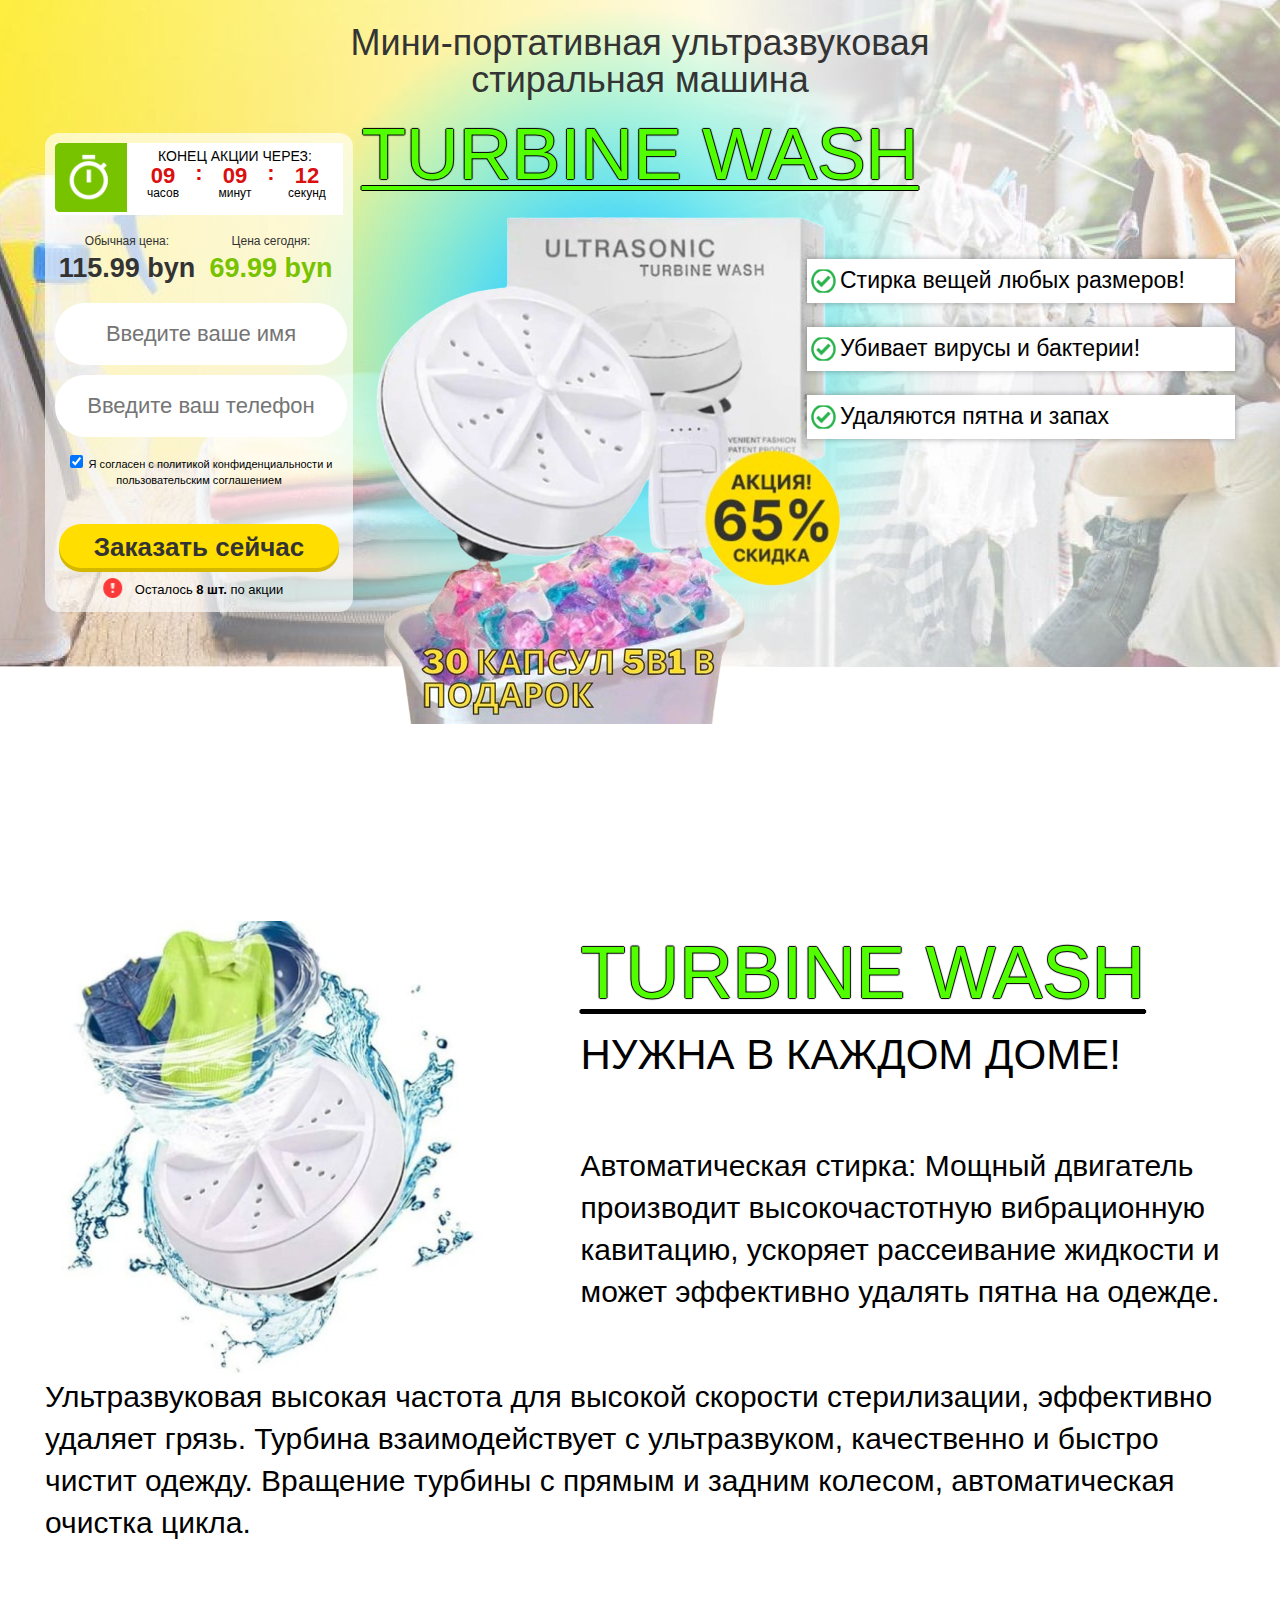
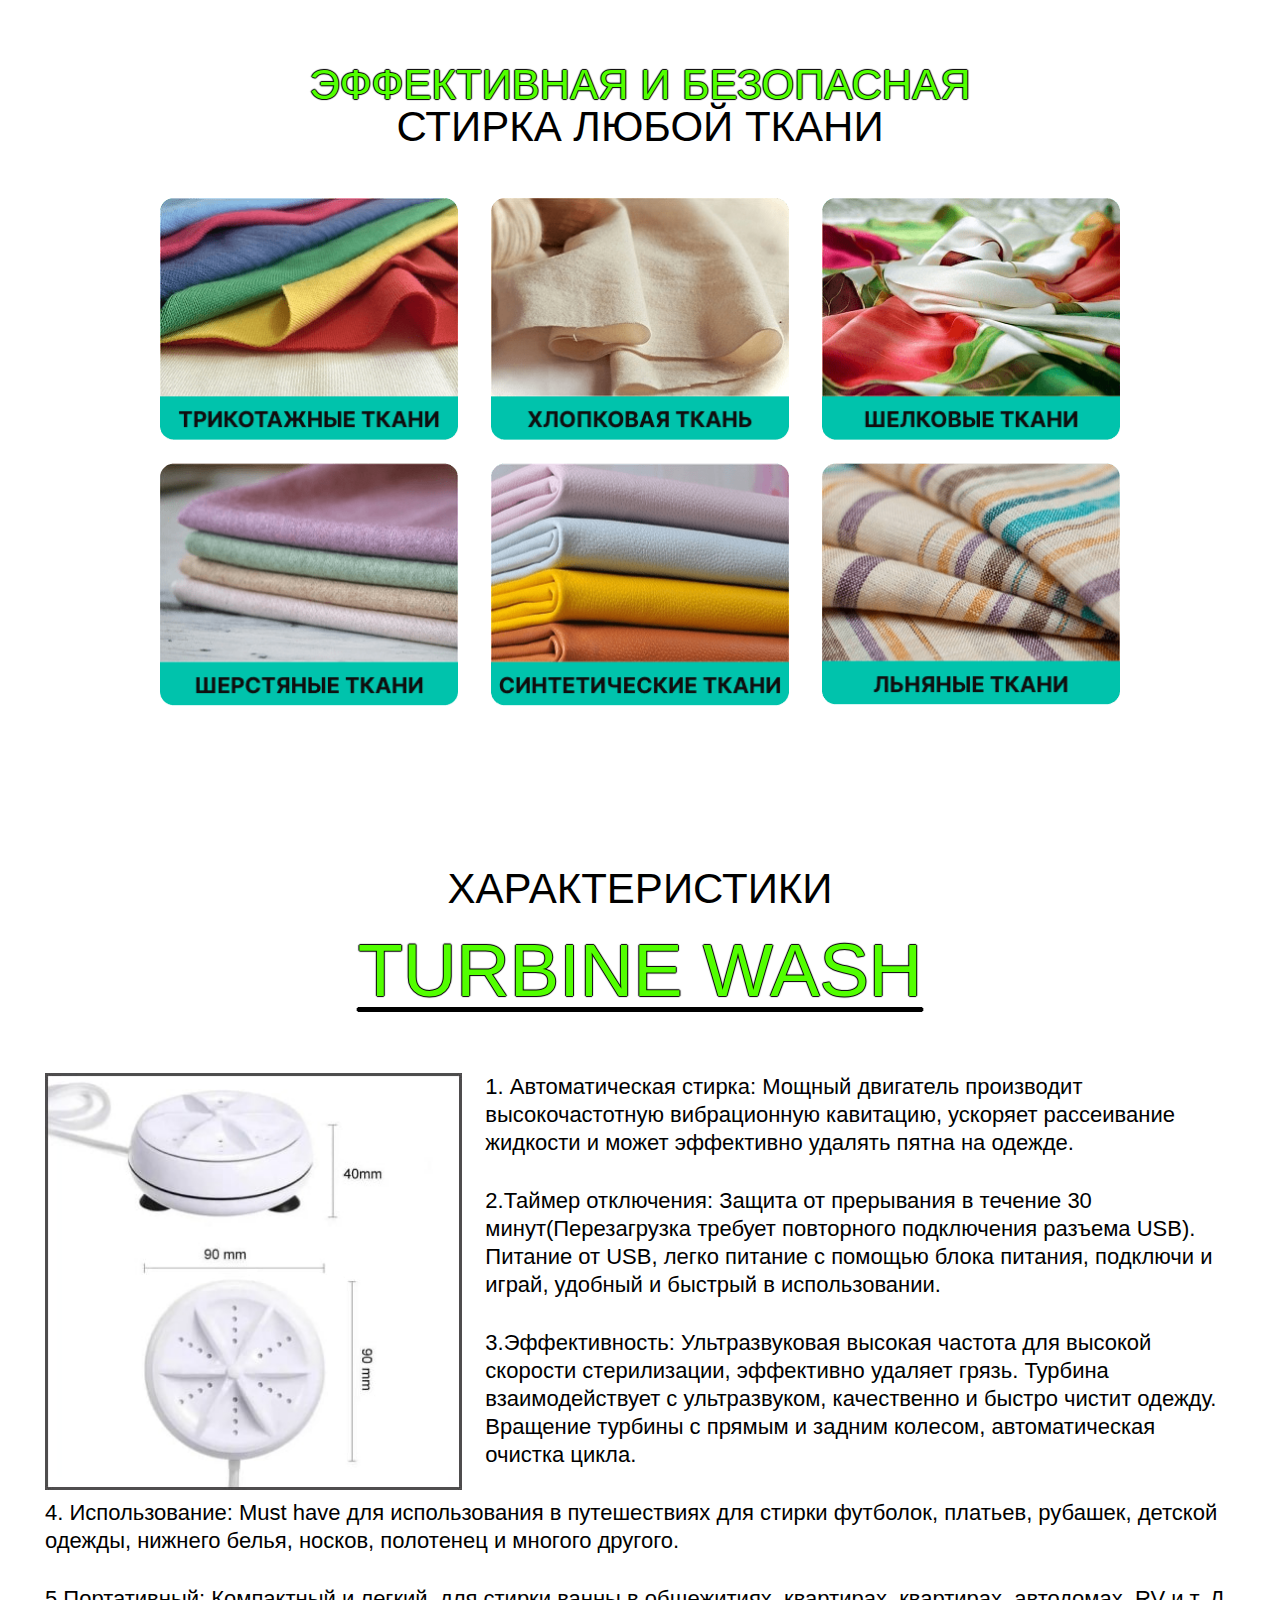
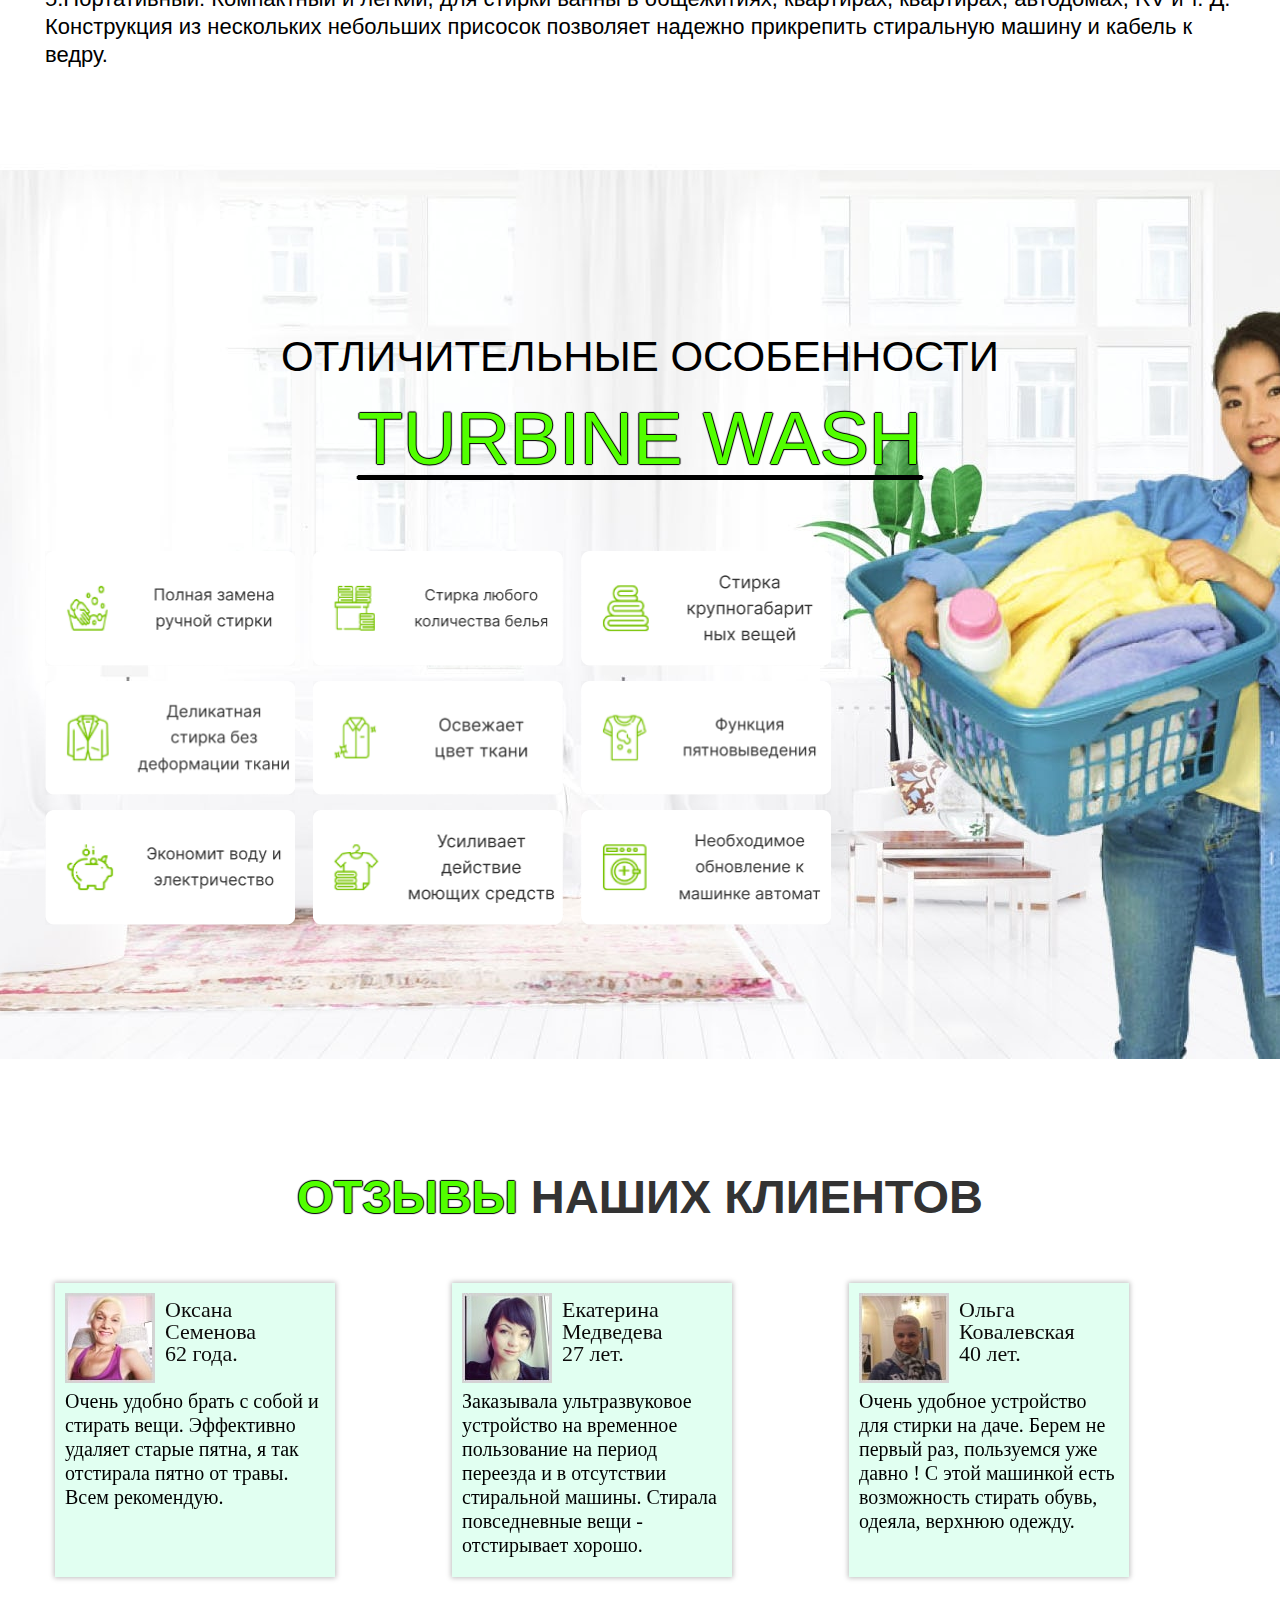
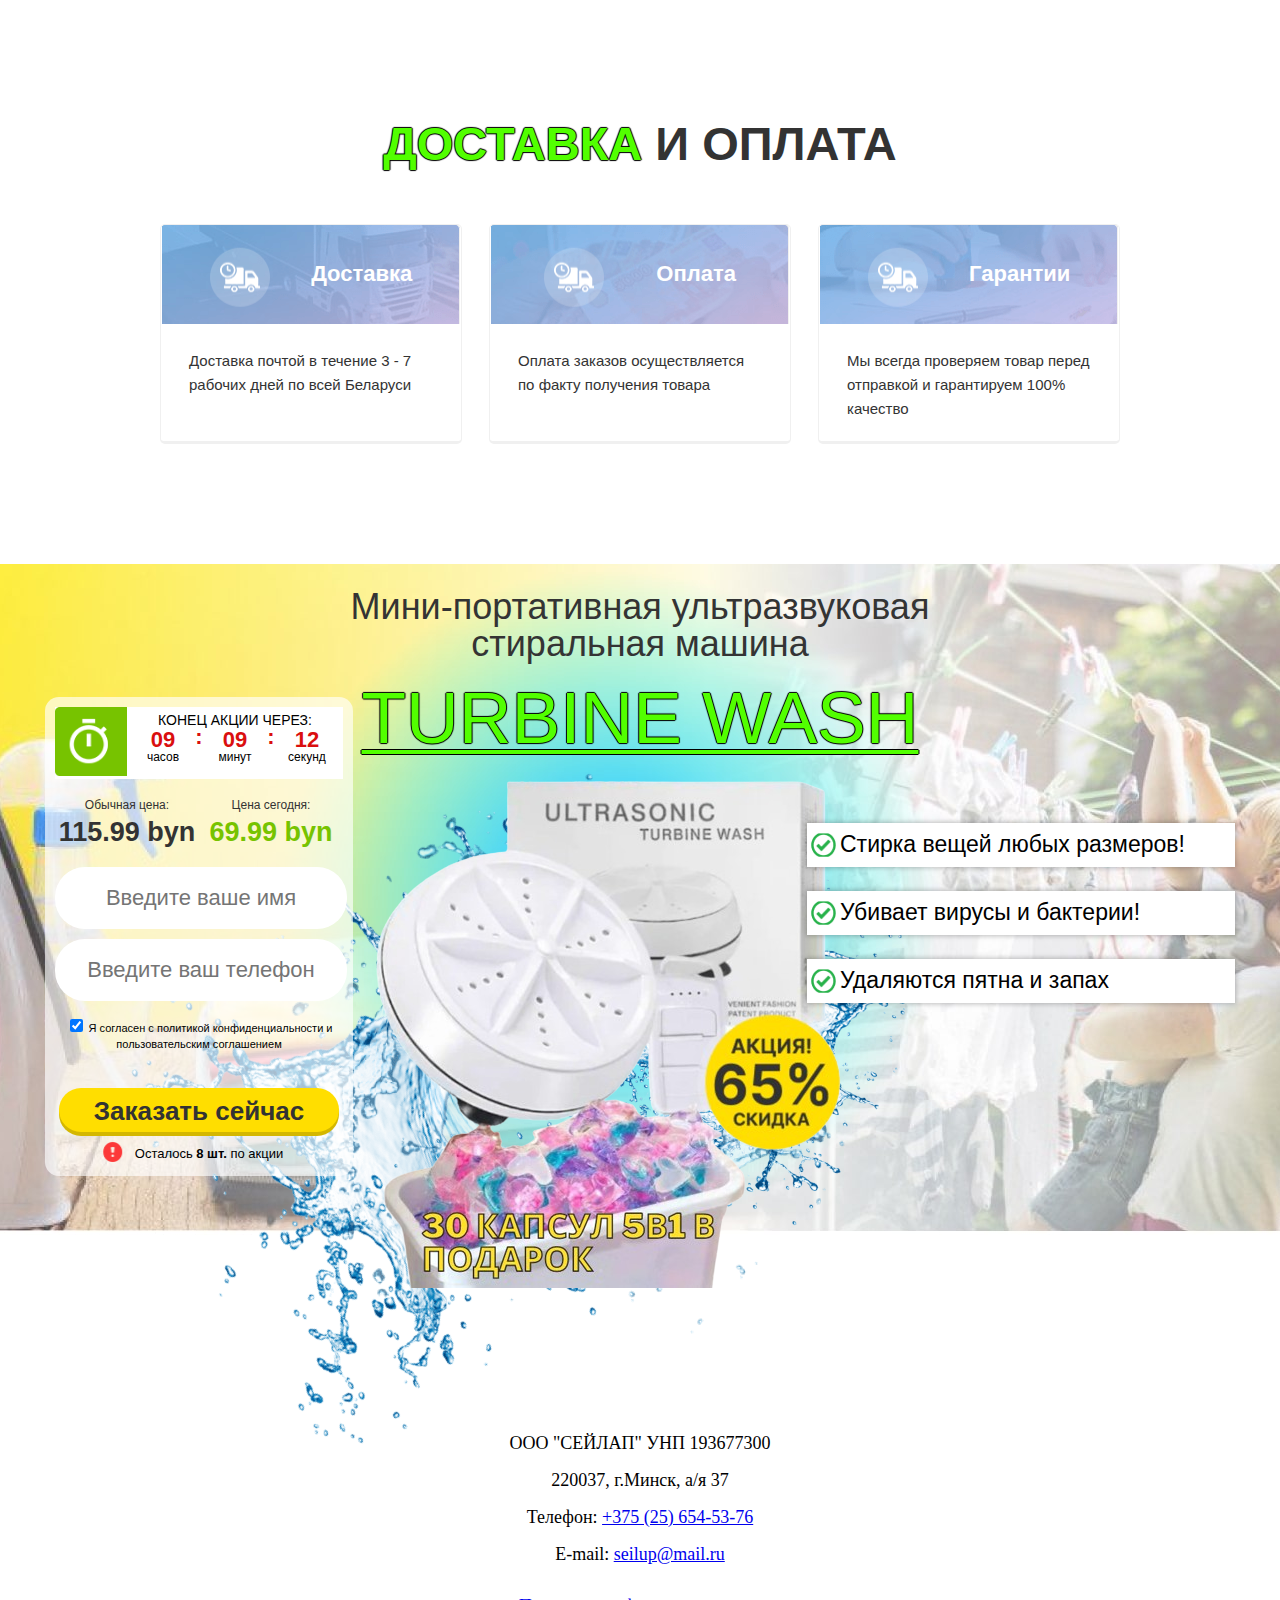
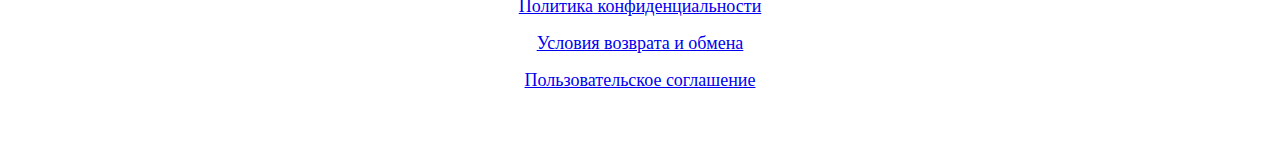
==== index.htm @ 8d2f841e "first version" ====
﻿<!DOCTYPE html>
<html lang="en">
  <head>
    <script src="js/jquery.min.js"></script>
    <script src="js/showcase.js"></script>
    <script>
      !(function (w, d, t) {
        w.TiktokAnalyticsObject = t;
        var ttq = (w[t] = w[t] || []);
        (ttq.methods = [
          "page",
          "track",
          "identify",
          "instances",
          "debug",
          "on",
          "off",
          "once",
          "ready",
          "alias",
          "group",
          "enableCookie",
          "disableCookie",
        ]),
          (ttq.setAndDefer = function (t, e) {
            t[e] = function () {
              t.push([e].concat(Array.prototype.slice.call(arguments, 0)));
            };
          });
        for (var i = 0; i < ttq.methods.length; i++)
          ttq.setAndDefer(ttq, ttq.methods[i]);
        (ttq.instance = function (t) {
          for (var e = ttq._i[t] || [], n = 0; n < ttq.methods.length; n++)
            ttq.setAndDefer(e, ttq.methods[n]);
          return e;
        }),
          (ttq.load = function (e, n) {
            var i = "https://analytics.tiktok.com/i18n/pixel/events.js";
            (ttq._i = ttq._i || {}),
              (ttq._i[e] = []),
              (ttq._i[e]._u = i),
              (ttq._t = ttq._t || {}),
              (ttq._t[e] = +new Date()),
              (ttq._o = ttq._o || {}),
              (ttq._o[e] = n || {});
            var o = document.createElement("script");
            (o.type = "text/javascript"),
              (o.async = !0),
              (o.src = i + "?sdkid=" + e + "&lib=" + t);
            var a = document.getElementsByTagName("script")[0];
            a.parentNode.insertBefore(o, a);
          });

        ttq.load("CGQ1IFRC77UAJ2P18Q2G");
        ttq.page();
      })(window, document, "ttq");
    </script>
    <script>
      !(function (w, d, t) {
        w.TiktokAnalyticsObject = t;
        var ttq = (w[t] = w[t] || []);
        (ttq.methods = [
          "page",
          "track",
          "identify",
          "instances",
          "debug",
          "on",
          "off",
          "once",
          "ready",
          "alias",
          "group",
          "enableCookie",
          "disableCookie",
        ]),
          (ttq.setAndDefer = function (t, e) {
            t[e] = function () {
              t.push([e].concat(Array.prototype.slice.call(arguments, 0)));
            };
          });
        for (var i = 0; i < ttq.methods.length; i++)
          ttq.setAndDefer(ttq, ttq.methods[i]);
        (ttq.instance = function (t) {
          for (var e = ttq._i[t] || [], n = 0; n < ttq.methods.length; n++)
            ttq.setAndDefer(e, ttq.methods[n]);
          return e;
        }),
          (ttq.load = function (e, n) {
            var i = "https://analytics.tiktok.com/i18n/pixel/events.js";
            (ttq._i = ttq._i || {}),
              (ttq._i[e] = []),
              (ttq._i[e]._u = i),
              (ttq._t = ttq._t || {}),
              (ttq._t[e] = +new Date()),
              (ttq._o = ttq._o || {}),
              (ttq._o[e] = n || {});
            var o = document.createElement("script");
            (o.type = "text/javascript"),
              (o.async = !0),
              (o.src = i + "?sdkid=" + e + "&lib=" + t);
            var a = document.getElementsByTagName("script")[0];
            a.parentNode.insertBefore(o, a);
          });

        ttq.load("CH4OKO3C77U3R61EGNK0");
        ttq.page();
      })(window, document, "ttq");
    </script>
    <script>
      !(function (w, d, t) {
        w.TiktokAnalyticsObject = t;
        var ttq = (w[t] = w[t] || []);
        (ttq.methods = [
          "page",
          "track",
          "identify",
          "instances",
          "debug",
          "on",
          "off",
          "once",
          "ready",
          "alias",
          "group",
          "enableCookie",
          "disableCookie",
        ]),
          (ttq.setAndDefer = function (t, e) {
            t[e] = function () {
              t.push([e].concat(Array.prototype.slice.call(arguments, 0)));
            };
          });
        for (var i = 0; i < ttq.methods.length; i++)
          ttq.setAndDefer(ttq, ttq.methods[i]);
        (ttq.instance = function (t) {
          for (var e = ttq._i[t] || [], n = 0; n < ttq.methods.length; n++)
            ttq.setAndDefer(e, ttq.methods[n]);
          return e;
        }),
          (ttq.load = function (e, n) {
            var i = "https://analytics.tiktok.com/i18n/pixel/events.js";
            (ttq._i = ttq._i || {}),
              (ttq._i[e] = []),
              (ttq._i[e]._u = i),
              (ttq._t = ttq._t || {}),
              (ttq._t[e] = +new Date()),
              (ttq._o = ttq._o || {}),
              (ttq._o[e] = n || {});
            var o = document.createElement("script");
            (o.type = "text/javascript"),
              (o.async = !0),
              (o.src = i + "?sdkid=" + e + "&lib=" + t);
            var a = document.getElementsByTagName("script")[0];
            a.parentNode.insertBefore(o, a);
          });

        ttq.load("CH4OKO3C77U3R61EGNK0");
        ttq.page();
      })(window, document, "ttq");
    </script>

    <meta charset="UTF-8">
    <meta http-equiv="X-UA-Compatible" content="IE=edge">
    <meta name="viewport" content="width=device-width, initial-scale=1.0">
    <title>Мини-портативная ультразвуковая стиральная машина</title>
    <link rel="preconnect" href="https://fonts.googleapis.com">
    <link rel="preconnect" href="https://fonts.googleapis.com">
    <link rel="preconnect" href="https://fonts.gstatic.com" crossorigin="">
    <link href="css2?family=Alegreya+SC&amp;family=Alike+Angular&amp;family=Inter:wght@400;600;700;800&amp;display=swap" rel="stylesheet">
    <link rel="stylesheet" href="css/reset.css">
    <link rel="stylesheet" href="css/style.css">
    <link rel="stylesheet" type="text/css" href="css/slick.css">
    <link rel="stylesheet" type="text/css" href="css/slick-theme.css">
    <link rel="stylesheet" href="css/media.css">
  </head>
  <body>
    <section class="b1">
      <div class="bl1">
        <div class="bl1-h1">
          Мини-портативная ультразвуковая<br>
          стиральная машина
        </div>
        <div class="bl1-h2">TURBINE WASH</div>
        <div class="bl1-flex">
          <div class="bl1-l">
            <div class="form">
              <div class="bl1-time-fl">
                <div class="bl1-tl">
                  <img src="images/time.png" class="timer" alt="">
                </div>
                <div class="bl1-tr">
                  <div class="bl1-t-t">конец акции через:</div>
                  <center>
                    <div class="order_section">
                      <div class="timer_block clearfix">
                        <div class="timer clearfix">
                          <div class="timer_item">
                            <div class="count hours"></div>
                            <div class="text1">часов</div>
                          </div>
                          <div class="timer_item">
                            <div class="count minutes"></div>
                            <div class="text1">минут</div>
                          </div>
                          <div class="timer_item">
                            <div class="count seconds"></div>
                            <div class="text1">секунд</div>
                          </div>
                        </div>
                      </div>
                    </div>
                  </center>
                </div>
              </div>
              <div class="bl1-price-fl">
                <div class="bl1-old">
                  <div class="bl1-price-text">Обычная цена:</div>
                  <div class="bl1-pr gley">
                    <x-oldprice>115.99</x-oldprice> <x-currency>byn</x-currency>
                  </div>
                </div>
                <div class="bl1-new">
                  <div class="bl1-price-text">Цена сегодня:</div>
                  <div class="bl1-pr green">
                    <x-newprice>69.99</x-newprice> <x-currency>byn</x-currency>
                  </div>
                </div>
              </div>
              <form id="order_form" class="order_form" action="send.php" method="post" autocomplete="on">
                <input class="field" type="text" name="name" placeholder="Введите ваше имя" required="required" value="">
                <input class="field" type="tel" name="phone" placeholder="Введите ваш телефон" required="required" value="">
                <div style="text-align: center; height: 72px; margin-top: 15px">
                  <label for="checkbox" style="font-size: 11px">
                    <input id="checkbox" type="checkbox" checked="" required="" style="
                        -webkit-appearance: checkbox;
                        appearance: checkbox;
                        display: inline-block;
                        width: auto;
                        height: auto;
                      ">
                    Я согласен с политикой конфиденциальности и пользовательским
                    соглашением
                  </label>
                </div>
                <button class="b3-btn" type="submit">Заказать сейчас</button>
              </form>
              <div class="bl1-des">
                <img src="images/im.png" class="im" alt="">
                <div class="bl1-p-des">Осталось <b>8 шт.</b> по акции</div>
              </div>
            </div>
          </div>
          <div class="bl1-c">
            <img src="images/main.png" class="bl1-prod" alt="">
          </div>
          <div class="bl1-r">
            <div class="bl1-ul">
              <div class="bl1-li">
                <img src="images/ch.png" class="ch" alt="">
                <p class="bl1-p">Стирка вещей любых размеров!</p>
              </div>
              <div class="bl1-li">
                <img src="images/ch.png" class="ch" alt="">
                <p class="bl1-p">Убивает вирусы и бактерии!</p>
              </div>
              <div class="bl1-li">
                <img src="images/ch.png" class="ch" alt="">
                <p class="bl1-p">Удаляются пятна и запах</p>
              </div>
            </div>
          </div>
        </div>
        <!-- <img src="images/abs1.png" class="abs1" alt=""> -->
      </div>
    </section>
    <section class="b2">
      <div class="bl2">
        <div class="bl2-h1 mo">TURBINE WASH</div>
        <div class="bl2-h2 mo">НУЖНА В КАЖДОМ ДОМЕ!</div>
        <div class="bl2-flex">
          <div class="bl2-l">
            <img src="images/bl2-img.jpg" class="bl2-img" alt="">
          </div>
          <div class="bl2-r">
            <div class="bl2-h1 de">TURBINE WASH</div>
            <div class="bl2-h2 de">НУЖНА В КАЖДОМ ДОМЕ!</div>
            <div class="bl2-p">
              Автоматическая стирка: Мощный двигатель производит высокочастотную
              вибрационную кавитацию, ускоряет рассеивание жидкости и может
              эффективно удалять пятна на одежде.
            </div>
          </div>
        </div>
        <div class="bl2-p">
          Ультразвуковая высокая частота для высокой скорости стерилизации,
          эффективно удаляет грязь. Турбина взаимодействует с ультразвуком,
          качественно и быстро чистит одежду. Вращение турбины с прямым и задним
          колесом, автоматическая очистка цикла.
        </div>
      </div>
    </section>
    <section class="b3">
      <div class="bl3">
        <div class="bl3-h1">ЭФФЕКТИВНАЯ И БЕЗОПАСНАЯ</div>
        <div class="bl3-h2">СТИРКА ЛЮБОЙ ТКАНИ</div>
        <div class="bl3-flex">
          <div class="bl3-item">
            <img src="images/e1.png" class="bl3-e" alt="">
          </div>
          <div class="bl3-item">
            <img src="images/e2.png" class="bl3-e" alt="">
          </div>
          <div class="bl3-item">
            <img src="images/e3.png" class="bl3-e" alt="">
          </div>
          <div class="bl3-item">
            <img src="images/e4.png" class="bl3-e" alt="">
          </div>
          <div class="bl3-item">
            <img src="images/e5.png" class="bl3-e" alt="">
          </div>
          <div class="bl3-item">
            <img src="images/e6.png" class="bl3-e" alt="">
          </div>
        </div>
      </div>
    </section>
    <section class="b4">
      <div class="bl4">
        <div class="bl4-h1">ХАРАКТЕРИСТИКИ</div>
        <div class="bl4-h2">TURBINE WASH</div>
        <div class="bl4-flex">
          <div class="bl4-l">
            <img src="images/bl4-img.jpg" class="bl4-img" alt="">
          </div>
          <div class="bl4-r">
            <div class="bl4-p">
              1. Автоматическая стирка: Мощный двигатель производит
              высокочастотную вибрационную кавитацию, ускоряет рассеивание
              жидкости и может эффективно удалять пятна на одежде.
            </div>
            <div class="bl4-p">
              2.Таймер отключения: Защита от прерывания в течение 30
              минут(Перезагрузка требует повторного подключения разъема USB).
              Питание от USB, легко питание с помощью блока питания, подключи и
              играй, удобный и быстрый в использовании.
            </div>
            <div class="bl4-p">
              3.Эффективность: Ультразвуковая высокая частота для высокой
              скорости стерилизации, эффективно удаляет грязь. Турбина
              взаимодействует с ультразвуком, качественно и быстро чистит
              одежду. Вращение турбины с прямым и задним колесом, автоматическая
              очистка цикла.
            </div>
          </div>
        </div>
        <div class="bl4-p">
          4. Использование: Must have для использования в путешествиях для
          стирки футболок, платьев, рубашек, детской одежды, нижнего белья,
          носков, полотенец и многого другого.
        </div>
        <div class="bl4-p">
          5.Портативный: Компактный и легкий, для стирки ванны в общежитиях,
          квартирах, квартирах, автодомах, RV и т. Д. Конструкция из нескольких
          небольших присосок позволяет надежно прикрепить стиральную машину и
          кабель к ведру.
        </div>
      </div>
    </section>
    <section class="b5">
      <div class="bl5">
        <div class="bl4-h1">ОТЛИЧИТЕЛЬНЫЕ ОСОБЕННОСТИ</div>
        <div class="bl4-h2">TURBINE WASH</div>
        <div class="bl5-flex">
          <div class="bl5-item">
            <img src="images/f1.png" class="bl5-f" alt="">
          </div>
          <div class="bl5-item">
            <img src="images/f2.png" class="bl5-f" alt="">
          </div>
          <div class="bl5-item">
            <img src="images/f3.png" class="bl5-f" alt="">
          </div>
          <div class="bl5-item">
            <img src="images/f4.png" class="bl5-f" alt="">
          </div>
          <div class="bl5-item">
            <img src="images/f5.png" class="bl5-f" alt="">
          </div>
          <div class="bl5-item">
            <img src="images/f6.png" class="bl5-f" alt="">
          </div>
          <div class="bl5-item">
            <img src="images/f7.png" class="bl5-f" alt="">
          </div>
          <div class="bl5-item">
            <img src="images/f8.png" class="bl5-f" alt="">
          </div>
          <div class="bl5-item">
            <img src="images/f9.png" class="bl5-f" alt="">
          </div>
        </div>
      </div>
    </section>
    <section class="b6">
      <div class="bl6">
        <div class="bl6-h1">
          <span class="bl6-green">ОТЗЫВЫ</span> НАШИХ КЛИЕНТОВ
        </div>
        <div class="bl6-sl single-item">
          <div>
            <div class="bl6-item">
              <div class="bl6-flex">
                <img src="images/r1.jpg" class="bl6-r" alt="">
                <div class="bl6-top">
                  <div class="bl6-name">Оксана</div>
                  <div class="bl6-name">Семенова</div>
                  <div class="bl6-name">62 года.</div>
                </div>
              </div>
              <p class="bl6-p">
                Очень удобно брать с собой и стирать вещи. Эффективно удаляет
                старые пятна, я так отстирала пятно от травы. Всем рекомендую.
              </p>
            </div>
          </div>
          <div>
            <div class="bl6-item">
              <div class="bl6-flex">
                <img src="images/r2.jpg" class="bl6-r" alt="">
                <div class="bl6-top">
                  <div class="bl6-name">Екатерина</div>
                  <div class="bl6-name">Медведева</div>
                  <div class="bl6-name">27 лет.</div>
                </div>
              </div>
              <p class="bl6-p">
                Заказывала ультразвуковое устройство на временное пользование на
                период переезда и в отсутствии стиральной машины. Стирала
                повседневные вещи - отстирывает хорошо.
              </p>
            </div>
          </div>
          <div>
            <div class="bl6-item">
              <div class="bl6-flex">
                <img src="images/r3.jpg" class="bl6-r" alt="">
                <div class="bl6-top">
                  <div class="bl6-name">Ольга</div>
                  <div class="bl6-name">Ковалевская</div>
                  <div class="bl6-name">40 лет.</div>
                </div>
              </div>
              <p class="bl6-p">
                Очень удобное устройство для стирки на даче. Берем не первый
                раз, пользуемся уже давно ! С этой машинкой есть возможность
                стирать обувь, одеяла, верхнюю одежду.
              </p>
            </div>
          </div>
        </div>
      </div>
    </section>
    <section class="b7">
      <div class="bl7">
        <div class="bl6-h1">
          <span class="bl6-green">ДОСТАВКА</span> И ОПЛАТА
        </div>
        <div class="bl7-flex">
          <div class="bl1-item bl7-bg1">
            <div class="bl7-fl">
              <img src="images/i1.png" class="bl7-i" alt="">
              <div class="bl7-top">Доставка</div>
            </div>
            <div class="bl7-p">
              Доставка почтой в течение 3 - 7 рабочих дней по всей Беларуси
            </div>
          </div>
          <div class="bl1-item bl7-bg2">
            <div class="bl7-fl">
              <img src="images/i1.png" class="bl7-i" alt="">
              <div class="bl7-top">Оплата</div>
            </div>
            <div class="bl7-p">
              Оплата заказов осуществляется по факту получения товара
            </div>
          </div>
          <div class="bl1-item bl7-bg3">
            <div class="bl7-fl">
              <img src="images/i1.png" class="bl7-i" alt="">
              <div class="bl7-top">Гарантии</div>
            </div>
            <div class="bl7-p">
              Мы всегда проверяем товар перед отправкой и гарантируем 100%
              качество
            </div>
          </div>
        </div>
      </div>
    </section>
    <section class="b1">
      <div class="bl1">
        <div class="bl1-h1">
          Мини-портативная ультразвуковая<br>
          стиральная машина
        </div>
        <div class="bl1-h2">TURBINE WASH</div>
        <div class="bl1-flex">
          <div class="bl1-l">
            <div class="form">
              <div class="bl1-time-fl">
                <div class="bl1-tl">
                  <img src="images/time.png" class="timer" alt="">
                </div>
                <div class="bl1-tr">
                  <div class="bl1-t-t">конец акции через:</div>
                  <center>
                    <div class="order_section">
                      <div class="timer_block clearfix">
                        <div class="timer clearfix">
                          <div class="timer_item">
                            <div class="count hours"></div>
                            <div class="text1">часов</div>
                          </div>
                          <div class="timer_item">
                            <div class="count minutes"></div>
                            <div class="text1">минут</div>
                          </div>
                          <div class="timer_item">
                            <div class="count seconds"></div>
                            <div class="text1">секунд</div>
                          </div>
                        </div>
                      </div>
                    </div>
                  </center>
                </div>
              </div>
              <div class="bl1-price-fl">
                <div class="bl1-old">
                  <div class="bl1-price-text">Обычная цена:</div>
                  <div class="bl1-pr gley">
                    <x-oldprice>115.99</x-oldprice> <x-currency>byn</x-currency>
                  </div>
                </div>
                <div class="bl1-new">
                  <div class="bl1-price-text">Цена сегодня:</div>
                  <div class="bl1-pr green">
                    <x-newprice>69.99</x-newprice> <x-currency>byn</x-currency>
                  </div>
                </div>
              </div>
              <form id="order_form" class="order_form" action="send.php" method="post" autocomplete="on">
                <input class="field" type="text" name="name" placeholder="Введите ваше имя" required="required" value="" minlength="2" maxlength="20">
                <input class="field" type="tel" name="phone" placeholder="Введите ваш телефон" required="required" value="" minlength="13">
                <div style="text-align: center; height: 72px; margin-top: 15px">
                  <label for="checkbox" style="font-size: 11px">
                    <input id="checkbox" type="checkbox" checked="" required="" style="
                        -webkit-appearance: checkbox;
                        appearance: checkbox;
                        display: inline-block;
                        width: auto;
                        height: auto;
                      ">
                    Я согласен с политикой конфиденциальности и пользовательским
                    соглашением
                  </label>
                </div>
                <button class="b3-btn" type="submit">Заказать сейчас</button>
              </form>
              <div class="bl1-des">
                <img src="images/im.png" class="im" alt="">
                <div class="bl1-p-des">Осталось <b>8 шт.</b> по акции</div>
              </div>
            </div>
          </div>
          <div class="bl1-c">
            <img src="images/main.png" class="bl1-prod" alt="">
          </div>
          <div class="bl1-r">
            <div class="bl1-ul">
              <div class="bl1-li">
                <img src="images/ch.png" class="ch" alt="">
                <p class="bl1-p">Стирка вещей любых размеров!</p>
              </div>
              <div class="bl1-li">
                <img src="images/ch.png" class="ch" alt="">
                <p class="bl1-p">Убивает вирусы и бактерии!</p>
              </div>
              <div class="bl1-li">
                <img src="images/ch.png" class="ch" alt="">
                <p class="bl1-p">Удаляются пятна и запах</p>
              </div>
            </div>
          </div>
        </div>
        <img src="images/abs1.png" class="abs1" alt="">
      </div>
    </section>
    <section class="b8">
      <div class="bl8">
        <p style="text-align: center; margin-bottom: 15px">
          ООО "СЕЙЛАП" УНП 193677300<br>
          220037, г.Минск, а/я 37<br>
          Телефон: <a href="tel:+375256545376">+375 (25) 654-53-76</a>
          <br>
          E-mail:
          <a href="mailto:seilup@mail.ru" target="_blank"> seilup@mail.ru</a>
        </p>

        <p style="text-align: center">
          <a href="politics.html" target="_blank">Политика конфиденциальности</a><br>
          <a href="dogovor_vozvrata.html">Условия возврата и обмена</a><br>
          <a href="agreement.html" target="_blank">Пользовательское соглашение</a>
        </p>
      </div>
    </section>
    <script>
      $(document).ready(function () {
        /* timer */
        function update() {
          var Now = new Date(),
            Finish = new Date();
          Finish.setHours(23);
          Finish.setMinutes(59);
          Finish.setSeconds(59);
          if (
            Now.getHours() === 23 &&
            Now.getMinutes() === 59 &&
            Now.getSeconds === 59
          ) {
            Finish.setDate(Finish.getDate() + 1);
          }
          var sec = Math.floor((Finish.getTime() - Now.getTime()) / 1000);
          var hrs = Math.floor(sec / 3600);
          sec -= hrs * 3600;
          var min = Math.floor(sec / 60);
          sec -= min * 60;
          $(".timer .hours").text(pad(hrs));
          $(".timer .minutes").text(pad(min));
          $(".timer .seconds").text(pad(sec));
          setTimeout(update, 200);
        }
        function pad(s) {
          return ("00" + s).substr(-2);
        }
        update();
      });
    </script>
    <script type="text/javascript" src="js/slick.min.js"></script>
    <script type="text/javascript" src="js/maskedinput.js"></script>
    <script>
      $(".single-item").slick({
        dots: false,
        arrows: false,
        slidesToShow: 3,
        responsive: [
          {
            breakpoint: 1220,
            settings: {
              centerMode: true,
              variableWidth: true,
              centerPadding: "60px",
              slidesToShow: 1,
              slidesToScroll: 1,
              infinite: true,
              dots: true,
            },
          },
        ],
      });
    </script>
  </body>
</html>
---- css/style.css ----
@font-face { 
    font-family: "JejuMyeongjo";  
    src: url("../fonts/JejuMyeongjo-Regular.ttf") format("truetype");  
    }
body {
    background: #fff;
    font-family: 'Inter', sans-serif; 
} 
.b1 {
    padding: 24px 0 94px;  
        background: url(../images/bg-1.jpg) 50% top no-repeat; 
}

/* .b1 {
    height: 612px;
    padding: 24px 0 94px;
    background: url(../images/bg-1.jpg) center center/cover no-repeat;
} */

.bl1 {
    width: 1190px;
    margin: 0 auto;
}
.bl1-h1 {
font-size: 36px;
font-weight: 400;
line-height: 37px; 
text-align: center;
color: #343434;
z-index: 55;
position: relative;
} 
.bl1-h2 { 
font-size: 73px;
font-weight: 400;
line-height: 111px;
letter-spacing: 0em;
text-align: center;
color: #52FF00;
text-shadow: 1px 0 1px #000, 0 1px 1px #000, -1px 0 1px #000, 0 -1px 1px #000;
text-decoration: underline;
text-decoration-thickness: 4px;
text-underline-offset: 7px;
text-decoration-color: #52FF00;
z-index: 55;
position: relative;
}
.bl1-l {
    width: 320px;
    z-index: 55;
    position: relative;
}
.bl1-c {
    width: 442px;
    z-index: 55;
    position: relative;
}
.bl1-r {
    width: 428px;
    z-index: 55;
    position: relative;
}
.bl1-flex {
    display: flex;
    flex-wrap: wrap;
    justify-content: center;
}
.form {
    width: 90%;
    min-height: 424px;
    background: rgba(255, 255, 255, 0.65);
border-radius: 14px;
padding: 10px;
margin-top: -76px;
}
.bl1-time-fl {
    background: #fff;
    display: flex;
    flex-wrap: wrap;
    justify-content: left;
}
.bl1-tl {
    width: 30%;
}
.bl1-tl {
    width: 25%;
}
.timer {
     width: 100%;
}
.bl1-tr {
    width: 75%;
}
 
.bl1-t-t {
    text-transform: uppercase;
    text-align: center;
    margin-top: 6px;
    font-size: 14px;
    line-height: 14px;
}
.order_section .timer_block {
    width: 100%;
    height: 30px;
    text-align: center;
    position: relative;
    margin-top: 2px;
}
.text1 {
    font-size: 12px;
    line-height: 12px;
}
.order_section .timer_block p {
    margin: 0 0 5px;
    font-weight: 700;
    font-size: 14px;
    line-height: 14px;
    text-transform: uppercase;
}

.order_section .timer_block .timer_item {
    float: left;
    width: 33.333333%;
}

.order_section .timer_block .count {
    font-weight: 700;
    font-size: 22px;
    line-height: 22px;
    color: #da0f0f;
    position: relative;
}

.order_section .timer_block .count:before {
    display: block;
    content: ':';
    width: 10px;
    position: absolute;
    top: -3px;
    right: -5px;
}

.order_section .timer_block .timer_item:last-child .count:before {
    display: none;
}
.bl1-price-fl {
    display: flex;
    flex-wrap: wrap;
    justify-content: space-between;
    margin-top: 14px;
}
.bl1-old {
    width: 50%;
}
.bl1-new {
    width: 50%;
}
.bl1-price-text { 
font-size: 12px;
font-weight: 400;
line-height: 24px; 
text-align: center;
color: #333333;
}
.bl1-pr { 
font-size: 27px;
font-weight: 700;
line-height: 30px; 
text-align: center;

}
.gley {
    color: #333333;
}
.green {
    color: #77C300;
}
.bl1-ul {
    margin-top: 50px;
}
.bl1-li {
    padding: 10px 0;
    display: flex;
    flex-wrap: wrap;
    justify-content: left;
    background: #FFFFFF;
    box-shadow: 0px 0px 5px 1px rgba(0, 0, 0, 0.25);
    margin-bottom: 24px;
}
.ch {
    width: 25px;
    height: 24px;
    margin: 0px 4px;
}
.bl1-p { 
font-size: 23px;
font-weight: 400;
line-height: 23px; 
text-align: left;
color: #000000;
}
.order_form {
    margin-top: 20px;
}
.field {
    width: 100%;
    margin: 0 auto;
    height: 60px;
    display: block;
    background: #FFFFFF;
border-radius: 30px;
margin: 0 auto 10px; 
font-size: 22px;
font-weight: 400;
line-height: 60px; 
text-align: center;
color: #333333;
border: 0px solid;
}
.form-control {
    width: 100%;
    margin: 0 auto;
    height: 60px;
    display: block;
    background: #FFFFFF;
border-radius: 30px;
margin: 0 auto 10px; 
font-size: 22px;
font-weight: 400;
line-height: 60px; 
text-align: center;
color: #333333;
border: 0px solid;
}
.b3-btn {
    background: #FFDE00;
box-shadow: 0px 4px 0px #D4B700;
border-radius: 32px;
width: 280px;
height: 44px;
display: block;
margin: 0 auto;
border: 0px solid; 
font-size: 26px;
font-weight: 700;
line-height: 44px; 
text-align: center;
color: #333333;
cursor: pointer;
}
.bl1-des {
    display: flex;
    flex-wrap: wrap;
    justify-content: center;
    margin-top: 10px;
}
.im {
    width: 20px;
    height: 20px;
}
.bl1-p-des {
    width: 60%;  
font-size: 13px;
font-weight: 400;
line-height: 24px;
letter-spacing: 0em;
text-align: center;

}
b {
    font-weight: 600;
}
.abs1 {
    position: absolute;
    z-index: 1;
    margin-top: -518px;
    margin-left: 84px;
}
.b2 {
    padding: 100px 0 120px;
}
.bl2 {
    width: 1190px;
    margin: 0 auto;
}
.bl2-flex {
    display: flex;
    flex-wrap: wrap;
    justify-content: space-between;
}
.bl2-l {
    width: 38%;
}
.bl2-img {
    width: 100%;
}
.bl2-r {
    width: 55%;
}
.bl2-h1 { 
font-size: 74px;
font-weight: 400;
line-height: 104px; 
text-align: left;
color: #52FF00;
text-shadow: 1px 0 1px #000, 0 1px 1px #000, -1px 0 1px #000, 0 -1px 1px #000;
text-decoration: underline;
    text-decoration-thickness: 3px;
    text-underline-offset: 12px;
    text-decoration-color: #000000;
}
.bl2-h2 { 
font-size: 42px;
font-weight: 400;
line-height: 60px; 
text-align: left;
color: #000000;
margin-bottom: 60px;
}
.bl2-p { 
font-size: 30px;
font-weight: 400;
line-height: 42px; 
text-align: left;
color: #000;
}
.b3 {
    padding: 0 0 130px;
}
.bl3 {
    width: 960px;
    margin: 0 auto;
}
.bl3-h1 { 
font-size: 42px;
font-weight: 400;
line-height: 42px; 
text-align: center;
color: #52FF00;
text-shadow: 1px 0 1px #000, 0 1px 1px #000, -1px 0 1px #000, 0 -1px 1px #000;
}
.bl3-h2 { 
font-size: 42px;
font-weight: 400;
line-height: 42px; 
text-align: center;
color: #000;
}
.bl3-flex {
    display: flex;
    flex-wrap: wrap;
    justify-content: space-between;
    margin-top: 50px;
}
.bl3-item {
    width: 31%;
    margin-bottom: 20px;
}
.bl3-e {
    width: 100%;
}
.b4 {
    padding: 0 0 48px;
}
.bl4 {
    width: 1190px;
    margin: 0 auto;
}
.bl4-h1 { 
font-size: 42px;
font-weight: 400;
line-height: 60px; 
text-align: center;
color: #000;
}
.bl4-h2 { 
font-size: 74px;
font-weight: 400;
line-height: 104px; 
text-align: center;
color: #52FF00;
text-shadow: 1px 0 1px #000, 0 1px 1px #000, -1px 0 1px #000, 0 -1px 1px #000;
text-decoration: underline;
text-decoration-thickness: 3px;
text-underline-offset: 12px;
text-decoration-color: #000000;
}
.bl4-flex {
    display: flex;
    flex-wrap: wrap;
    justify-content: space-between;
    margin-top: 50px;
}
.bl4-l {
    width: 35%;
}
.bl4-img {
    width: 100%;
}
.bl4-r {
    width: 63%;
}
.bl4-p { 
font-size: 22px;
font-weight: 400;
line-height: 28px; 
text-align: left;
color: #000000;
margin-bottom: 30px;
}
.b5 {
    padding: 180px 0 170px;
    background: url(../images/bg-5.jpg) 50% top no-repeat; 
}
.bl5 {
    width: 1190px;
    margin: 0 auto;
}
.bl5-flex {
    display: flex;
    flex-wrap: wrap;
    justify-content: space-between;
    max-width: 786px;
    margin-top: 60px;
}
.bl5-item {
    width: 250px;
    margin-bottom: 12px;

    
}
.bl5-f {
    width: 100%;
}
.b6 {
    padding: 60px 0 130px;
}
.bl6 {
    width: 1190px;
    margin: 0 auto;
}
.bl6-h1 { 
font-size: 47px;
font-weight: 700;
line-height: 53px; 
text-align: center;
color: #333333;
}
.bl6-green {
    color: #52FF00;
    text-shadow: 1px 0 1px #000, 0 1px 1px #000, -1px 0 1px #000, 0 -1px 1px #000;
}
.bl6-sl {
    margin-top: 50px;
}
.bl6-item {
    width: 260px;
    padding: 10px;
    min-height: 274px;
    background: #E1FFF1;
    box-shadow: 0px 0px 5px 1px rgba(0, 0, 0, 0.25);
    border-radius: 0px;
    margin: 10px;
}
.bl6-flex {
    display: flex;
    flex-wrap: wrap;
    justify-content: left;
}
.bl6-r {
    width: 90px;
    height: 90px;
}
.bl6-top {
    margin-left: 10px;
    padding-top: 6px;
}
.bl6-name {
    font-family: "JejuMyeongjo"; 
font-size: 22px;
font-weight: 400;
line-height: 22px; 
color: #0B0A0A;
}
.bl6-p {
    font-family: 'Alike Angular', serif;
font-size: 20px;
font-weight: 400;
line-height: 24px;
letter-spacing: 0em;
text-align: left;
color: #000000;
margin-top: 6px;
}
.b7 {
    padding: 0 0 120px;
}
.bl7 {
    width: 960px;
    margin: 0 auto;
}
.bl1-item {
    width: 300px; 
    border-width: 1px 1px 3px 1px;
border-style: solid;
border-color: #F0F0F0;
border-radius: 5px;
}
.bl7-bg1 {
    background: url(../images/d1.png) 50% top no-repeat; 
}
.bl7-bg2 {
    background: url(../images/d2.png) 50% top no-repeat; 
}
.bl7-bg3 {
    background: url(../images/d3.png) 50% top no-repeat; 
}
.bl7-flex {
    display: flex;
    flex-wrap: wrap;
    justify-content: space-between;
    margin-top: 54px;
}
.bl7-fl {
    display: flex;
    flex-wrap: wrap;
    justify-content: space-around;
    width: 244px;
    margin: 22px auto;
}
.bl7-i {
    width: 60px;
    height: 60px;
}
.bl7-top { 
font-size: 22px;
font-weight: 700;
line-height: 54px; 
text-align: center;
color: #FFFFFF;
}
.bl7-p {
    padding: 20px 28px 20px; 
font-size: 15px;
font-weight: 400;
line-height: 24px; 
text-align: left;
color: #333333;
}
.b8 {
    padding: 40px 0 60px;
}
.bl8 {
    width: 1190px;
    margin: 0 auto;
    font-family: 'Alegreya SC', serif;
font-size: 18px;
font-weight: 400;
line-height: 37px; 
text-align: center; 
}
.mo {
    display: none;
}
---- css/media.css ----
@media (max-width: 1220px) {
    
    .bl1 {
        width: 960px; 
    }
    .bl2 {
        width: 960px; 
    }
    .bl3 {
        width: 960px; 
    }
    .bl4 {
        width: 960px; 
    }
    .bl5 {
        width: 960px; 
    }
    .bl6 {
        width: 960px; 
    }
    .bl7 {
        width: 960px; 
    }
    .bl8 {
        width: 960px;
    }
    .bl1-l {
        width: 252px;
    }
    .b3-btn {
        width: 100%;
    }
    .bl1-pr {
        font-size: 20px; 
        line-height: 20px;
    }
    .bl1-c {
        width: 366px;
    }    
    .bl1-prod {
        width: 100%;
    }
    .bl1-r {
        width: 340px;
    }
    .bl1-p-des {
        width: 80%;
    }
    .bl1-h1 {
        font-size: 23px; 
        line-height: 24px;
    }
    .bl1-h2 {
        font-size: 59px; 
        line-height: 98px;
    }
    .bl1-p {
        font-size: 19px; 
        line-height: 26px;
    }
    .abs1 {
        position: absolute;
        z-index: 1;
        margin-top: -518px;
        margin-left: -25px;
        width: 760px;
        height: 661px;
    }
    .bl2-h1 {
        font-size: 56px;
        font-weight: 400;
        line-height: 80px;
    }
    .bl2-h2 {
        font-size: 32px;
        font-weight: 400;
        line-height: 36px;
        margin-bottom: 34px;
    }
    .bl2-p {
        font-size: 28px; 
        line-height: 36px;
    }
    .bl2-r {
        width: 60%;
    }
    .b2 {
        padding: 76px 0 80px;
    }
    .b3 {
        padding: 0px 0 74px;
    }
    .bl4-p {
        font-size: 18px;
        font-weight: 400;
        line-height: 23px;
        text-align: left;
        color: #000000;
        margin-bottom: 16px;
    }
    .b5 {
        padding: 120px 0 132px;
    }
    .b6 {
        padding: 60px 0 86px;
    }
    .b7 {
        padding: 0px 0 80px;
    }
}
@media (max-width: 1000px) {
    .bl1 {
        width: 720px; 
    }
    .bl2 {
        width: 720px; 
    }
    .bl3 {
        width: 600px; 
    }
    .bl4 {
        width: 720px; 
    }
    .bl5 {
        width: 720px; 
    }
    .bl6 {
        width: 720px; 
    }
    .bl7 {
        width: 600px; 
    }
    .bl8 {
        width: 720px;
    }
    .bl1-h1 {
        font-size: 23px;
        line-height: 23px;
    }
    .bl1-h2 {
        font-size: 42px;
        line-height: 69px;
    }
    .bl1-l {
        width: 190px;
    }
    .form {
        width: 96%;
        min-height: 424px; 
        border-radius: 9px;
        padding: 5px;
        margin-top: -76px;
        min-height: 344px;
    }
    .bl1-t-t { 
        margin-top: 2px;
        font-size: 11px;
        line-height: 14px;
    }
    .order_section .timer_block .count { 
        font-size: 16px;
        line-height: 16px;
    }
    .text1 {
        font-size: 10px;
        line-height: 10px;
    }
    .order_section .timer_block {
        width: 100%;
        height: 24px;
    }
    .bl1-price-text {
        font-size: 8px; 
        line-height: 15px;
    }
    .bl1-pr {
        font-size: 15px;
        line-height: 18px;
    }
    .field { 
        height: 40px;
        font-size: 16px; 
    line-height: 40px;
    }
    .form-control {
        height: 40px;
        font-size: 16px; 
    line-height: 40px;
    }
    .b3-btn { 
        height: 36px; 
        font-size: 16px; 
        line-height: 36px;
    }
    .bl1-p-des {
        width: 88%;
    }
    .bl1-c {
        width: 284px;
        padding-top: 10px;
    }
    .bl1-r {
        width: 244px;
    }
    .bl1-p {
        font-size: 13px;
        line-height: 14px;
    }
    .ch {
        width: 16px;
        height: 15px;
    }
    .b1 {
        padding: 15px 0 60px;
        background: url(../images/bg-1p.jpg) 50% top no-repeat;
    }
    .abs1 {
        position: absolute;
        z-index: 1;
        margin-top: -338px;
        margin-left: 60px;
        width: 454px;
        height: 395px;
    }
    .b2 {
        padding: 8px 0 80px;
    }
    .bl2-h1 {
        font-size: 46px; 
        line-height: 66px;
        text-decoration: underline;
    text-decoration-thickness: 2px;
    text-underline-offset: 8px;
    text-decoration-color: #000000;
    }
    .bl2-h2 {
        font-size: 26px; 
        line-height: 36px;
    }
    .bl2-p {
        font-size: 18px;
        line-height: 26px;
    }
    .bl3-h1 {
        font-size: 27px; 
        line-height: 28px;
    }
    .bl3-h2 {
        font-size: 27px; 
        line-height: 28px;
    }
    .bl3-flex { 
        margin-top: 34px;
    }
    .bl4-h1 {
        font-size: 27px; 
        line-height: 38px;
    }
    .bl4-h2 {
        font-size: 46px;
        font-weight: 400;
        line-height: 65px;
        text-decoration: underline;
    text-decoration-thickness: 2px;
    text-underline-offset: 8px;
    text-decoration-color: #000000;
    }
    .bl4-flex { 
        margin-top: 30px;
    }
    .bl4-p {
        font-size: 14px;
        font-weight: 400;
        line-height: 18px;
        text-align: left;
        color: #000000;
        margin-bottom: 10px;
    }
    .b4 {
        padding: 0 0 28px;
    }
    .b5 {
        padding: 104px 0 104px;
    }
    .bl5-item {
        width: 156px;
        margin-bottom: 12px;
    }
    .bl5-flex { 
        max-width: 490px;
        margin-top: 30px;
    }
    .b5 {
        padding: 104px 0 104px;
        background: url(../images/bg-5p.jpg) 50% top no-repeat;
    }
    .b6 {
        padding: 20px 0 74px;
    }
    .bl6-sl {
        margin-top: 30px;
    }
    .bl1-item {
        width: 190px;
    }
    .bl7-i {
        width: 38px;
        height: 38px;
    }
    .bl7-fl {
        display: flex;
        flex-wrap: wrap;
        justify-content: center;
        width: 100%;
        margin: 30px auto;
    }
    .bl7-top {
        font-size: 18px;
        font-weight: 700;
        line-height: 40px;
        margin-left: 10px;
    }
    .bl7-p {
        padding: 20px 14px 14px;
        font-size: 10px;
        font-weight: 400;
        line-height: 15px;
        text-align: left;
        color: #333333;
    }
    .bl1-li { 
        margin-bottom: 16px;
    }
    .b8 {
        padding: 20px 0 44px;
    }
    .bl8 { 
        font-size: 12px; 
        line-height: 24px;
    }
}
@media (max-width: 732px) {
    .bl1 {
        width: 310px; 
    }
    .bl2 {
        width: 310px; 
    }
    .bl3 {
        width: 310px; 
    }
    .bl4 {
        width: 290px; 
    }
    .bl5 {
        width: 310px; 
    }
    .bl6 {
        width: 300px; 
    }
    .bl7 {
        width: 240px; 
    }
    .bl8 {
        width: 300px;
    }
    .bl1-h1 {
        font-size: 17px;
        line-height: 18px;
    }
    .bl1-h2 {
        font-size: 41px;
        line-height: 52px;
    }
    .form { 
        margin-top: 10px;
    }
    .bl1-l {
        order: 2;
    }
    .bl1-c {
        order: 1;
    }
    .bl1-ul {
        margin-top: 10px;
    }
    .bl1-li {
        margin-bottom: 12px;
    }
    .bl1-prod {
        width: 80%;
        margin: 0 auto;
        display: block;
    }
    .abs1 {
        position: absolute;
        z-index: 1;
        margin-top: -562px;
        margin-left: -20px;
        width: 233px;
        height: 202px;
    }
    .b1 {
        padding: 15px 0 60px;
        background: url(../images/bg-1m.jpg) 50% top no-repeat;
    }
    .bl2-l {
        width: 100%;
    }
    .bl2-r {
        width: 100%;
    }
    .bl2-h1 {
        font-size: 40px;
        line-height: 58px;
        text-align: center;
    }    
    .bl2-h2 {
        font-size: 23px;
        line-height: 33px;
        text-align: center;
        margin-bottom: 12px;
    }
    .mo {
        display: block;
    }
    .de {
        display: none;
    }
    .b2 {
        padding: 8px 0 60px;
    }
    .bl3-h1 {
        font-size: 19px;
        line-height: 20px;
    }
    .bl3-h2 {
        font-size: 19px;
        line-height: 20px;
    }
    .bl3-item {
        width: 51%;
        margin: 0 auto 12px;
    }
    .bl3-flex {
        margin-top: 30px;
    }
    .b3 {
        padding: 0px 0 46px;
    }
    .bl4-h1 {
        font-size: 21px;
        line-height: 28px;
    }
    .bl4-h2 {
        font-size: 37px;
        font-weight: 400;
        line-height: 52px;
    }
    .bl4-l {
        width: 100%;
    }
    .bl4-r {
        width: 100%;
        padding-top: 12px;
    }
    .bl4-h1 {
        font-size: 17px;
        line-height: 24px;
    }
    .bl5-item {
        width: 152px;
        margin: 0 auto 2px;
    }
    .b5 {
        padding: 4px 0 258px;
        background: url(../images/bg-5m.jpg) 50% top no-repeat;
    }
    .bl6-h1 {
        font-size: 20px;
        font-weight: 700;
        line-height: 23px;
    }
    .b6 {
        padding: 20px 0 40px;
    }
    .bl1-item {
        width: 100%;
        margin-bottom: 12px;
    }
    .b7 {
        padding: 0px 0 34px;
    }
    .b8 {
        padding: 0px 0 30px;
    }
	.field {
    width: 94%;
	}
}
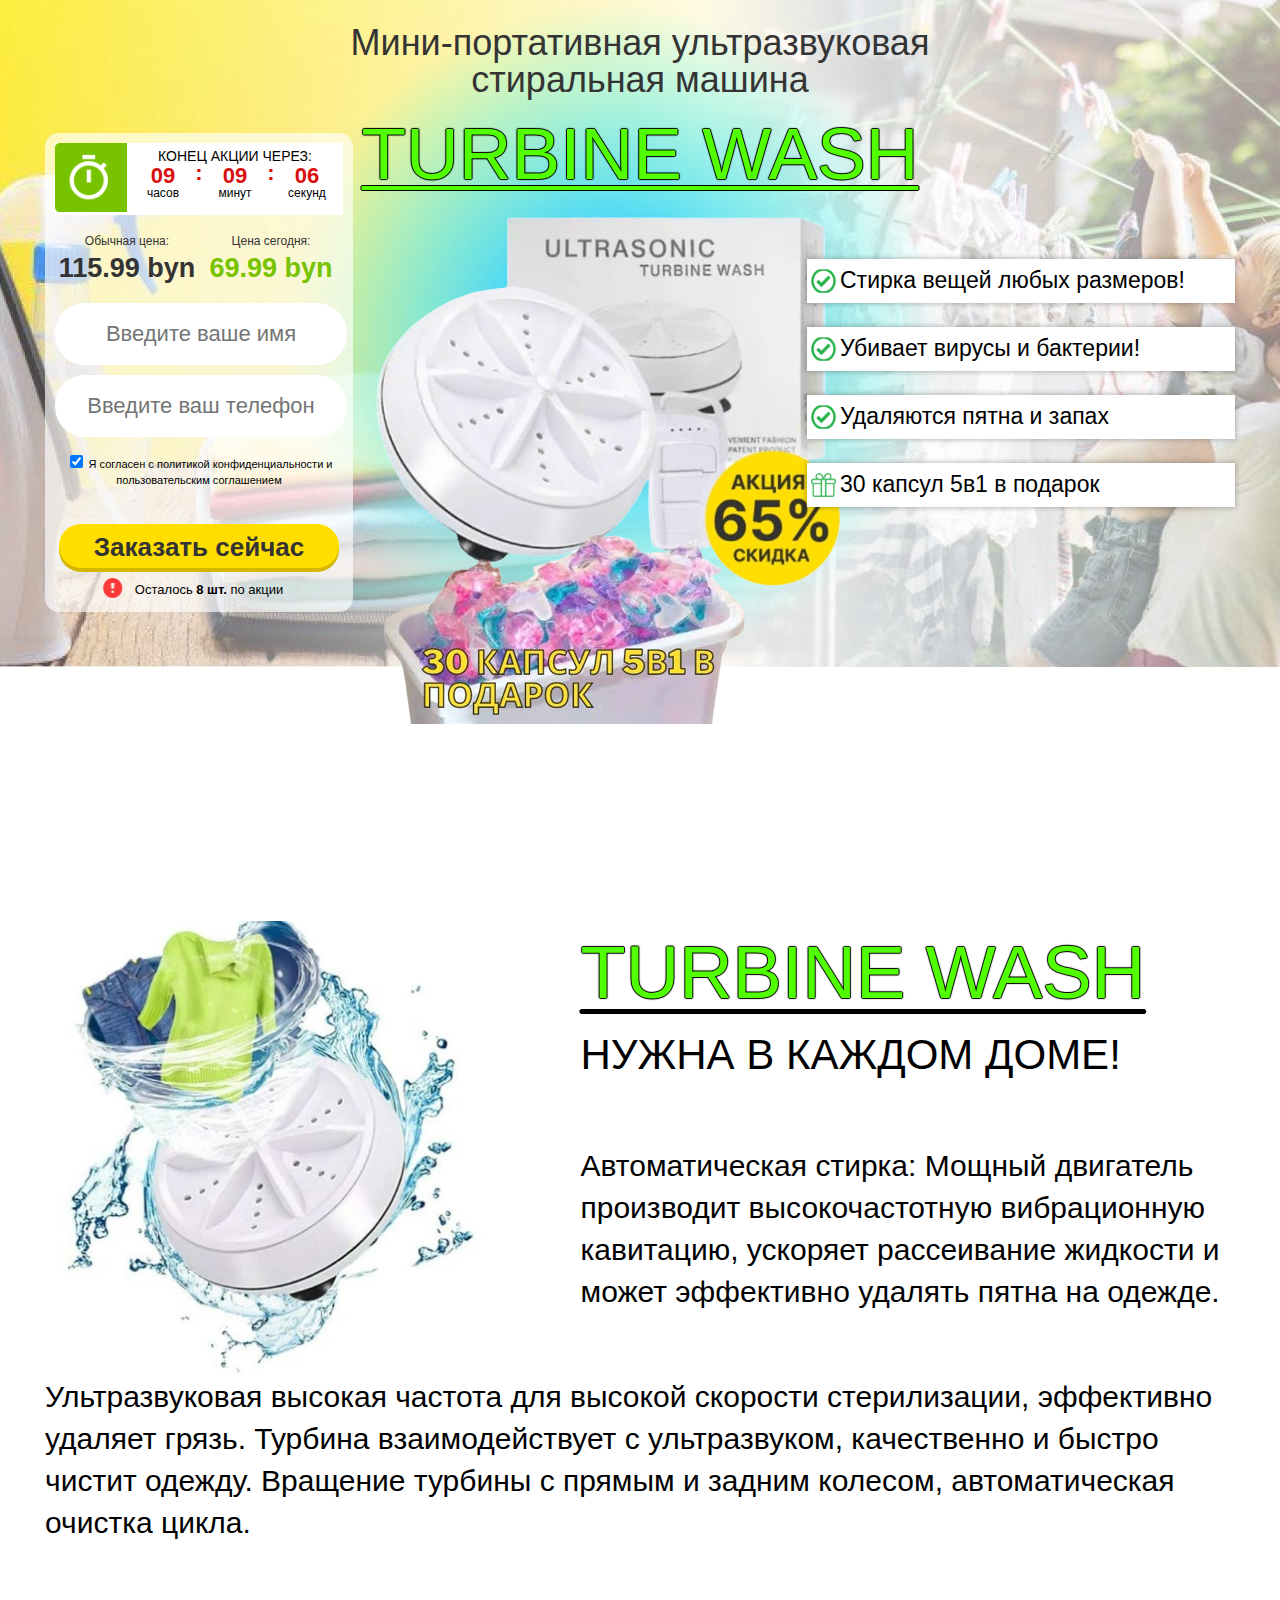
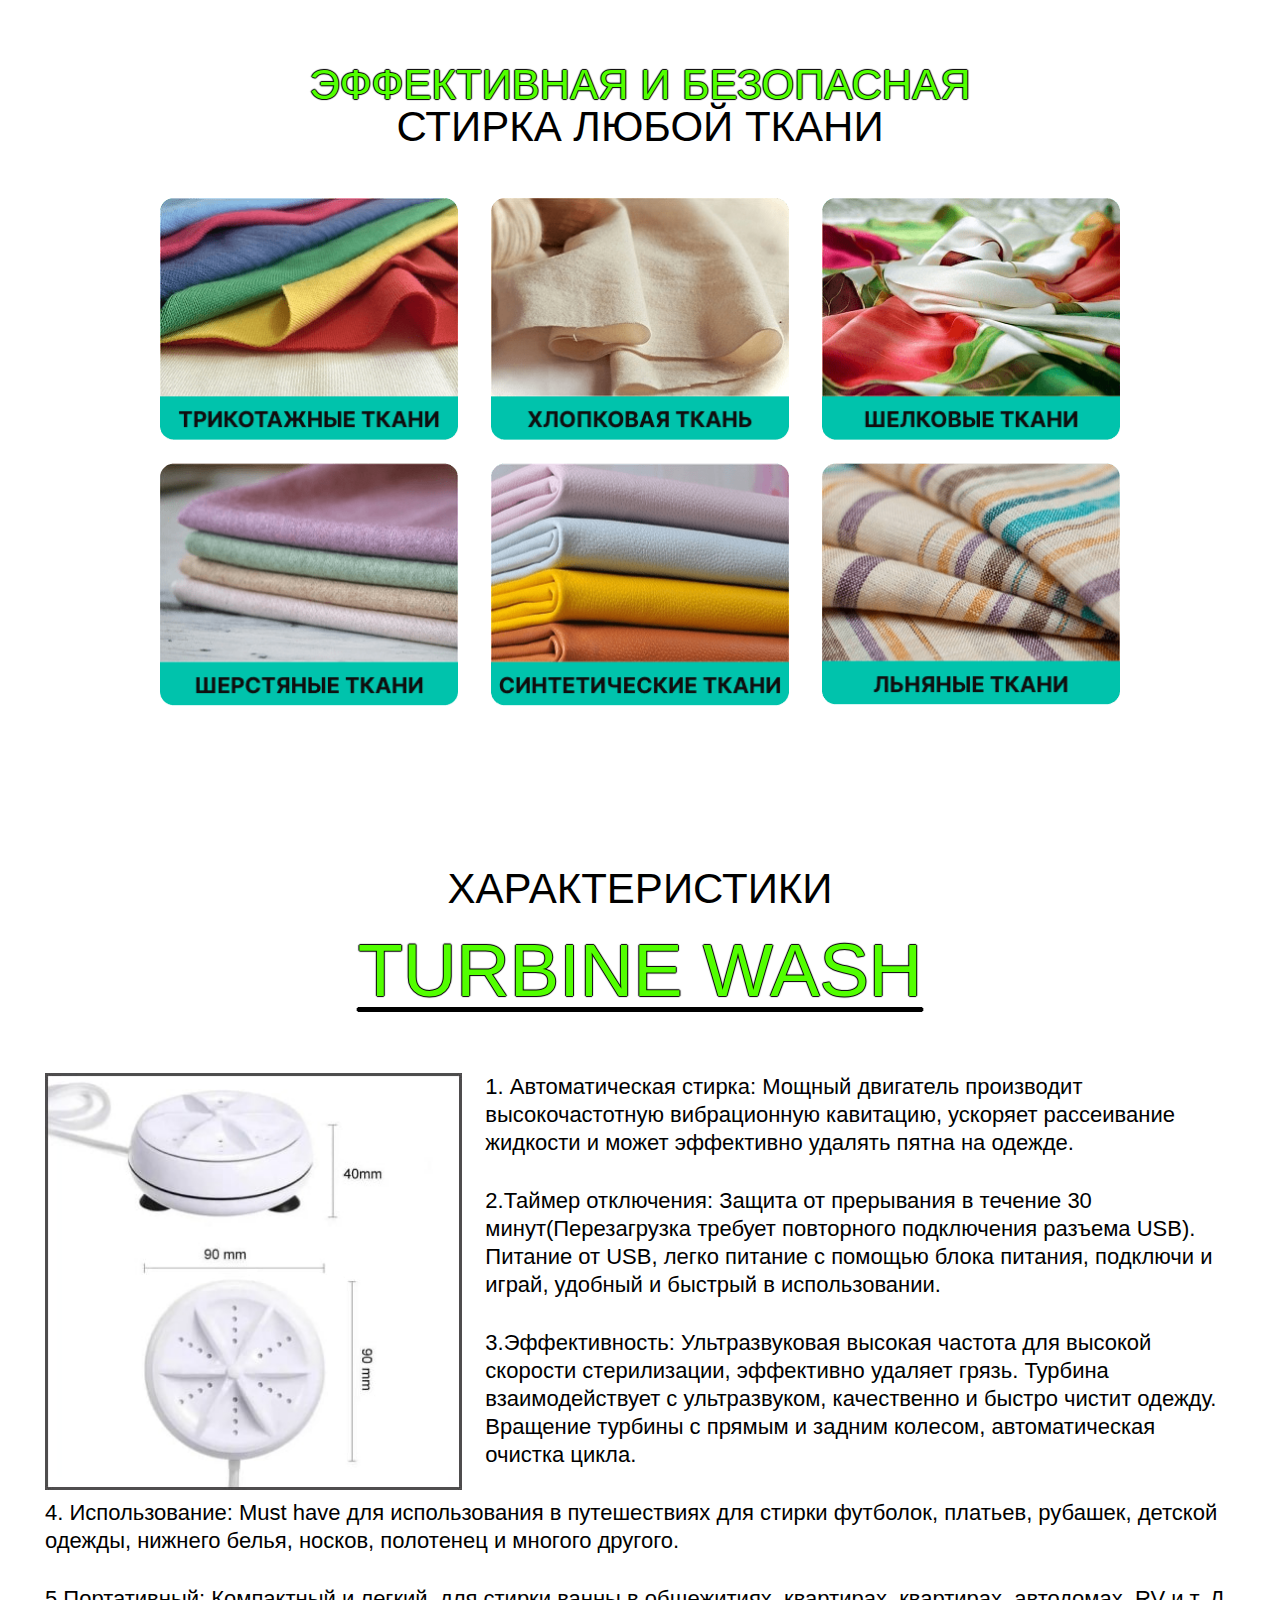
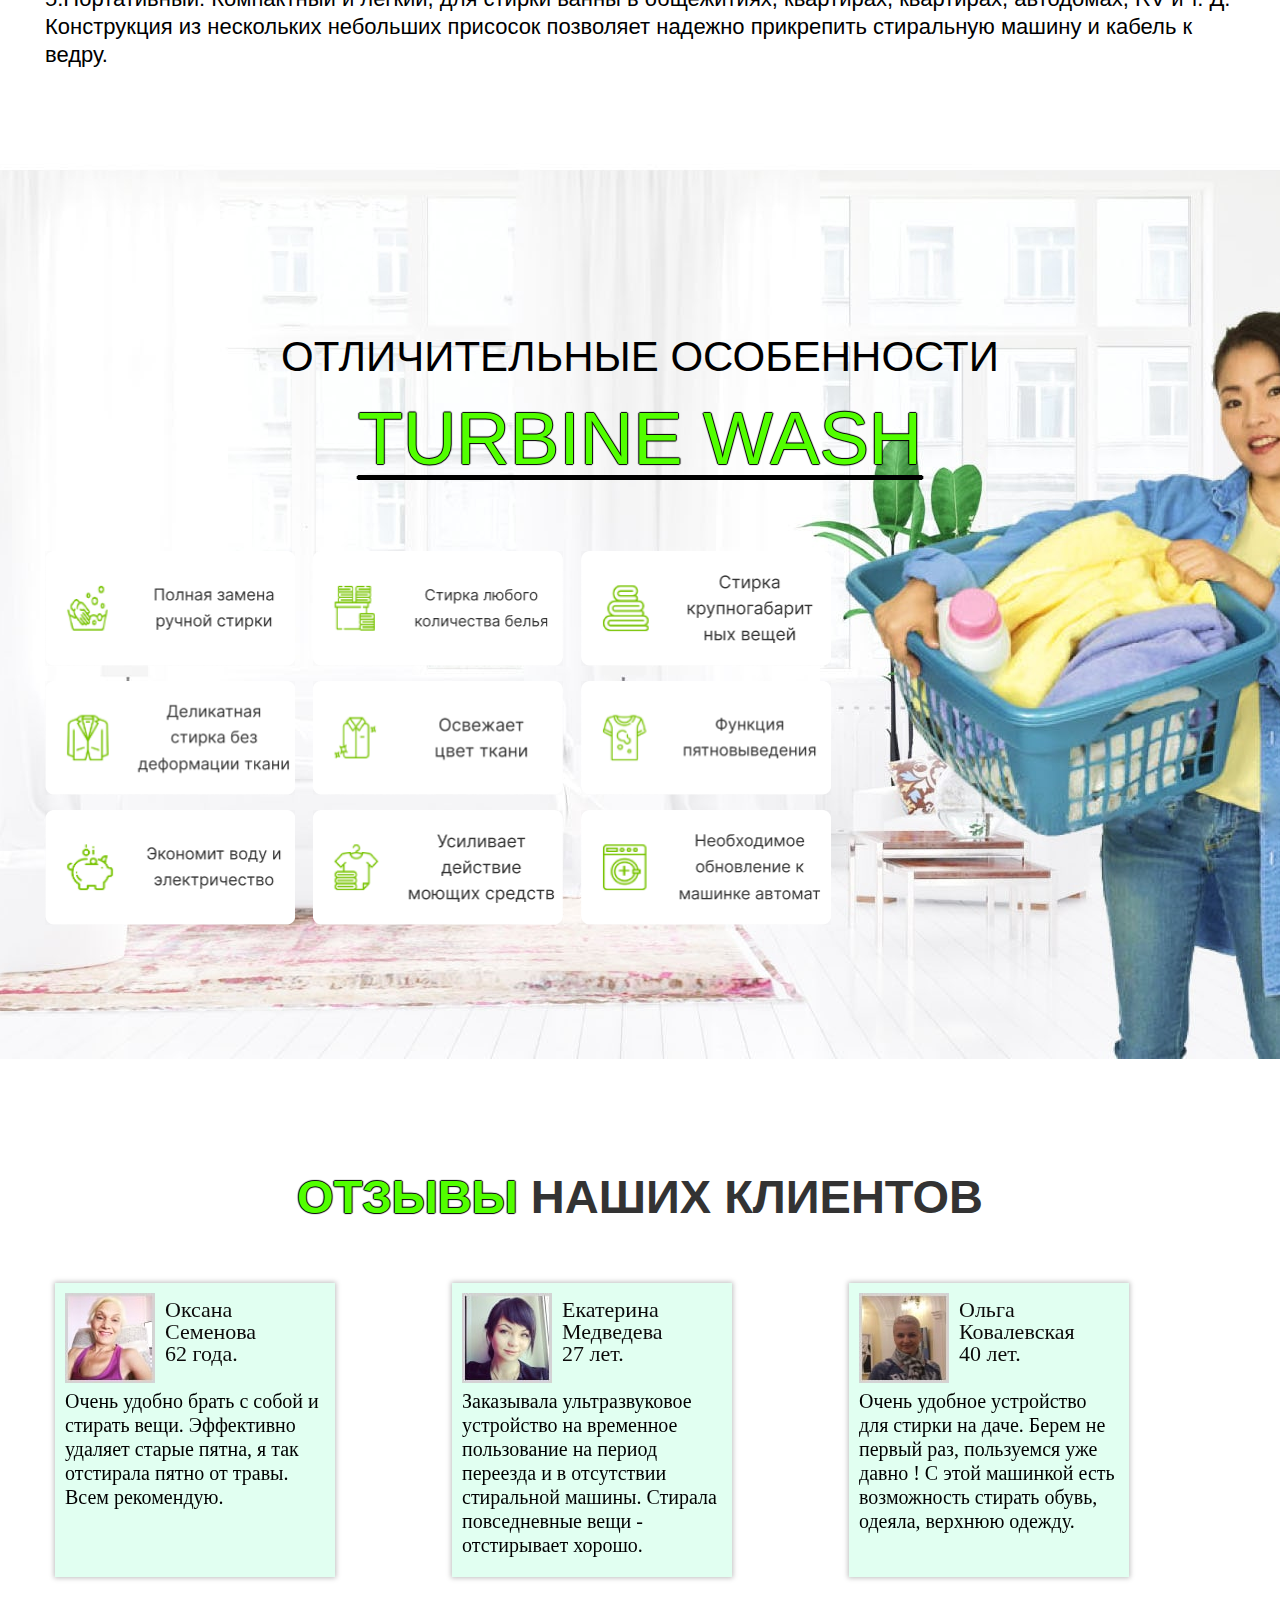
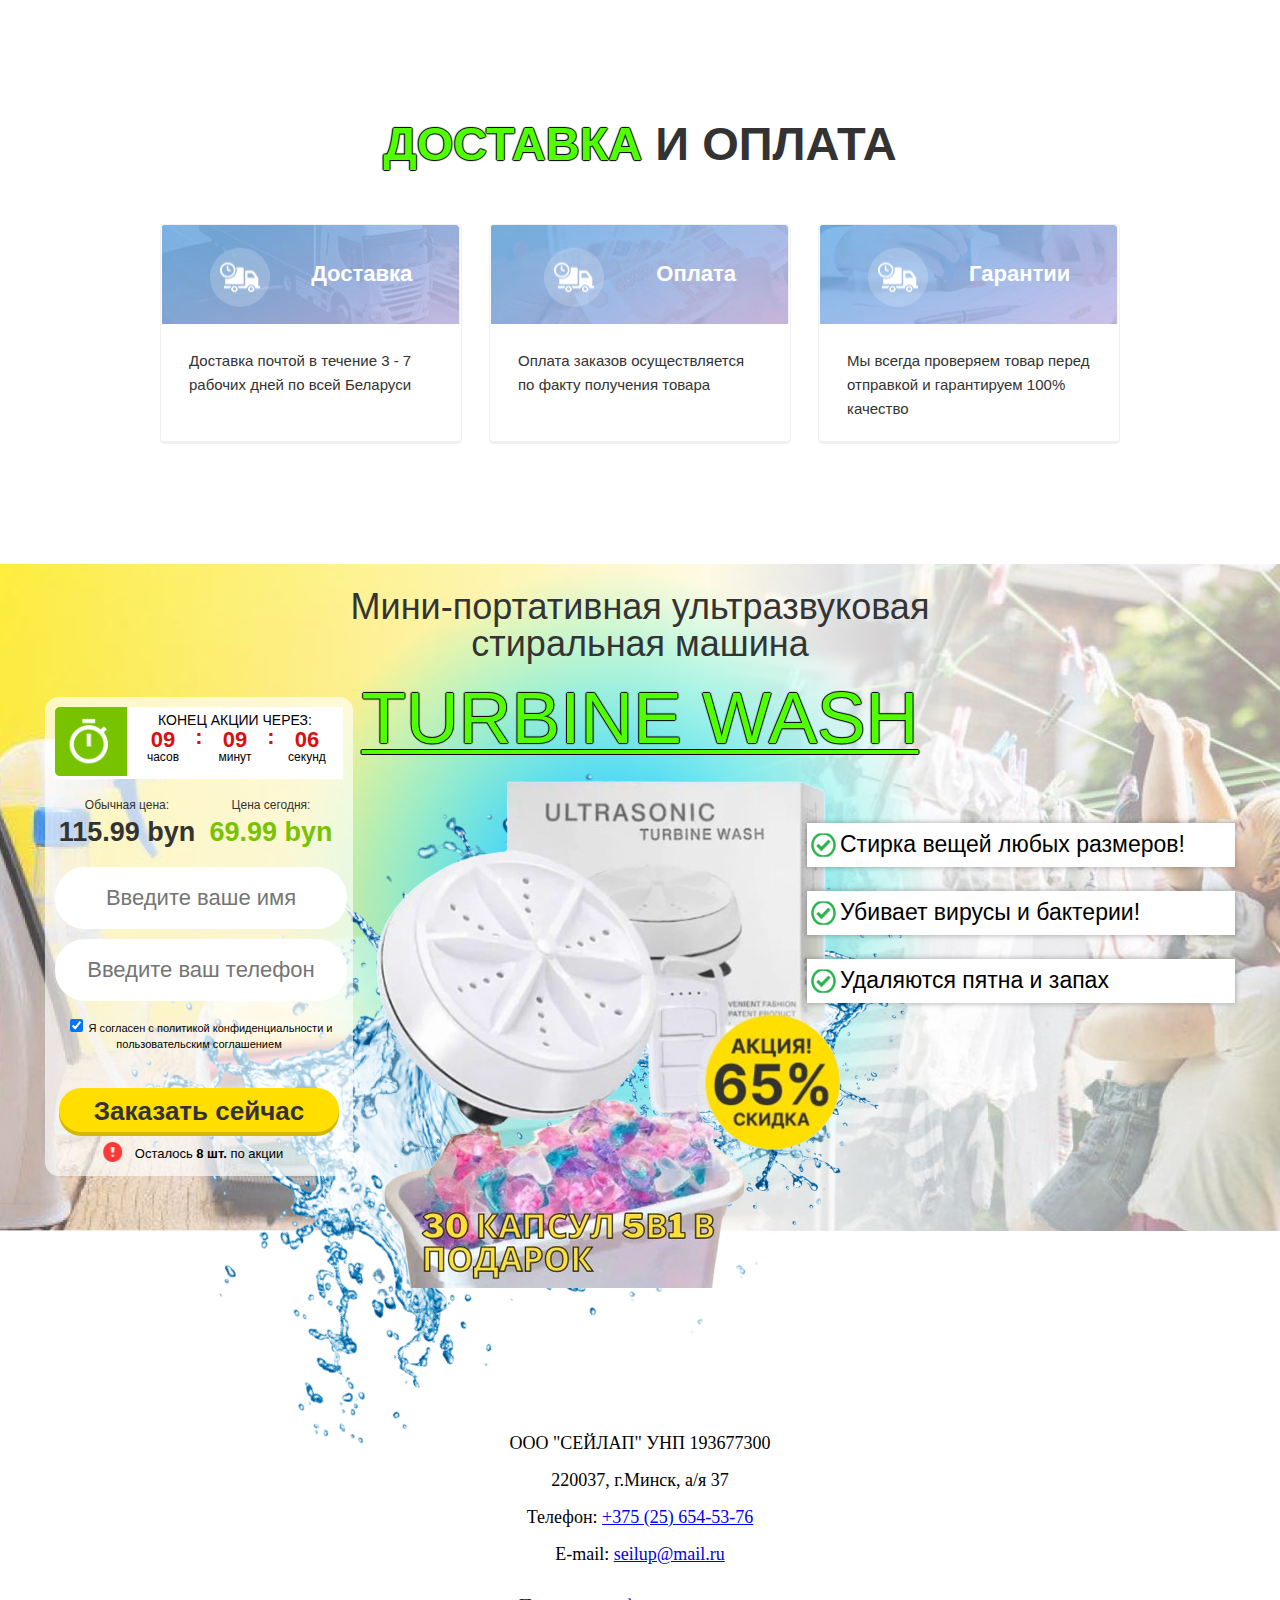
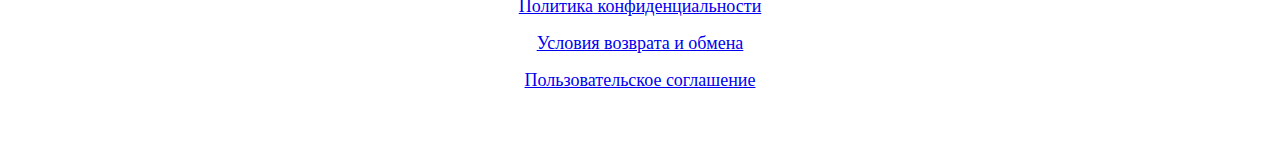
==== commit b59ff5cc: "add article" ====
--- a/index.htm
+++ b/index.htm
@@ -268,6 +268,10 @@
                 <img src="images/ch.png" class="ch" alt="">
                 <p class="bl1-p">Удаляются пятна и запах</p>
               </div>
+              <div class="bl1-li">
+                <img src="images/gift.png" class="ch" alt="">
+                <p class="bl1-p">30 капсул 5в1 в подарок</p>
+              </div>
             </div>
           </div>
         </div>
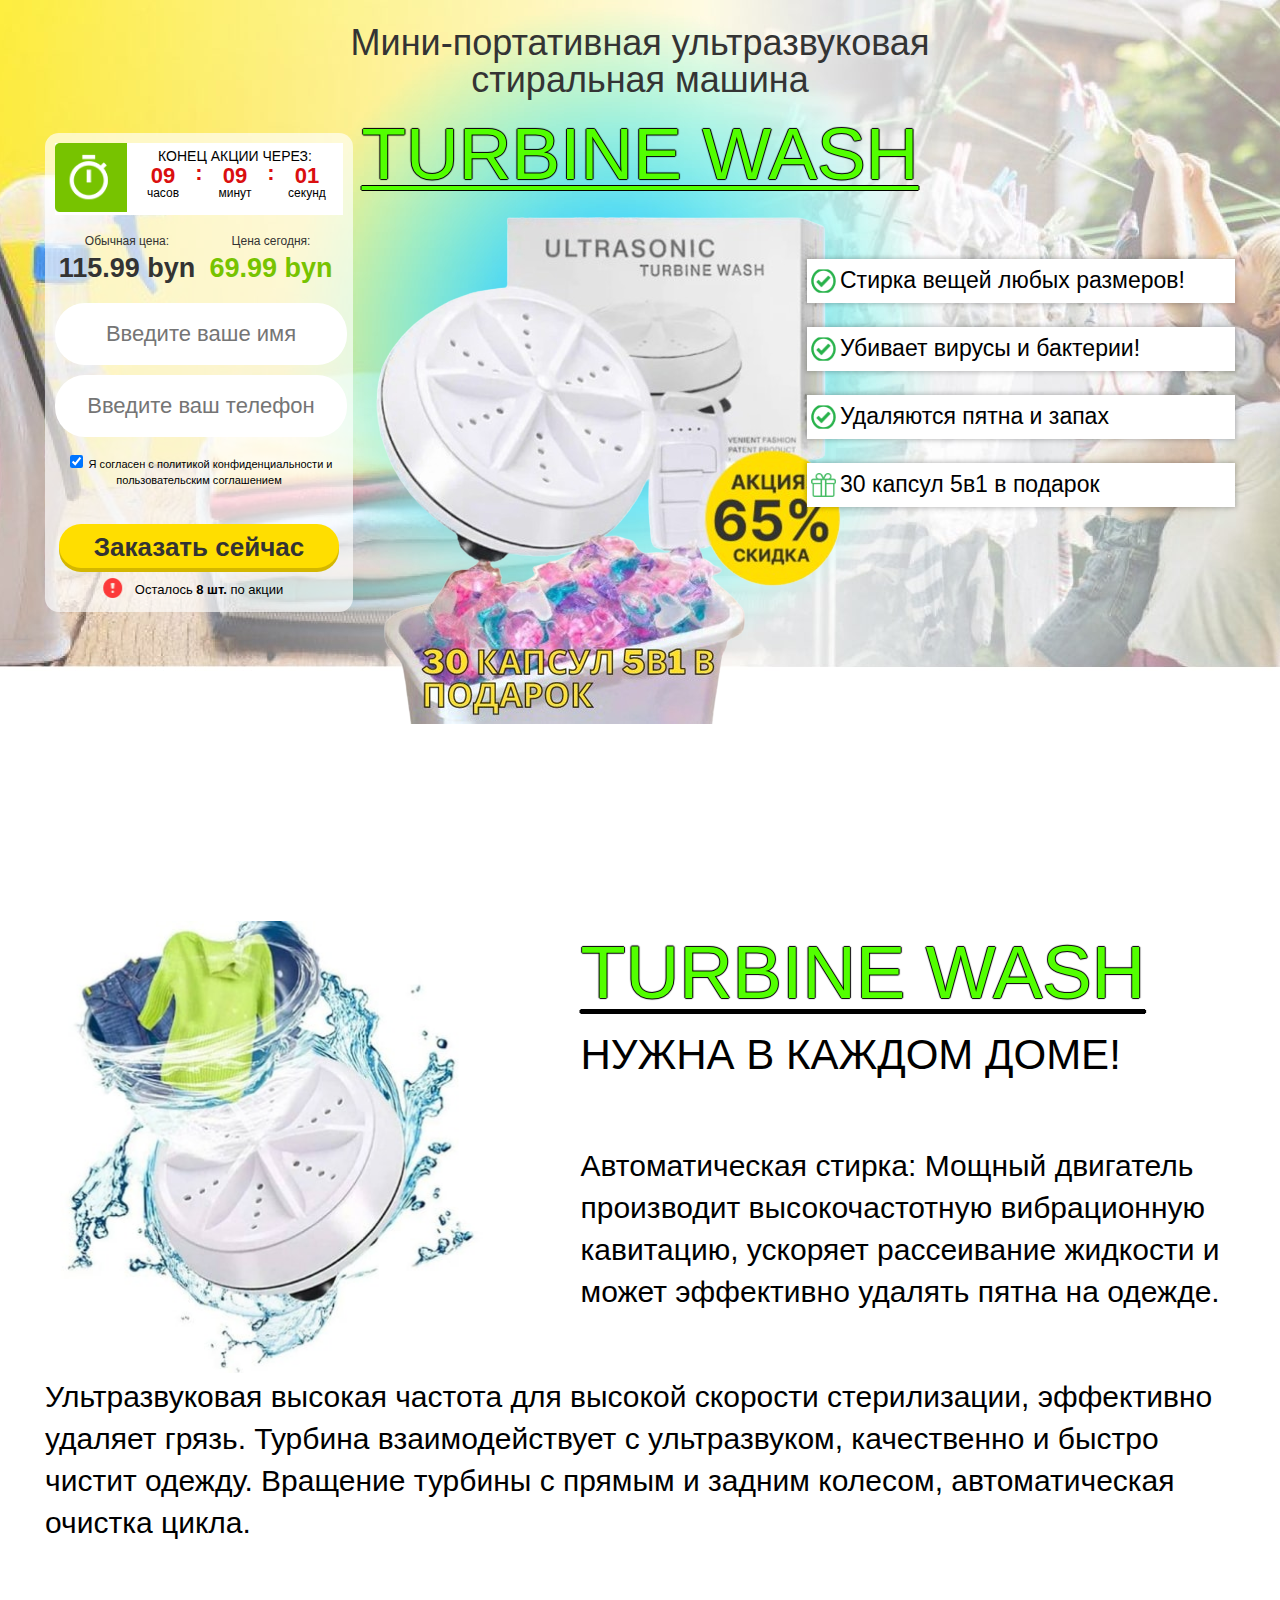
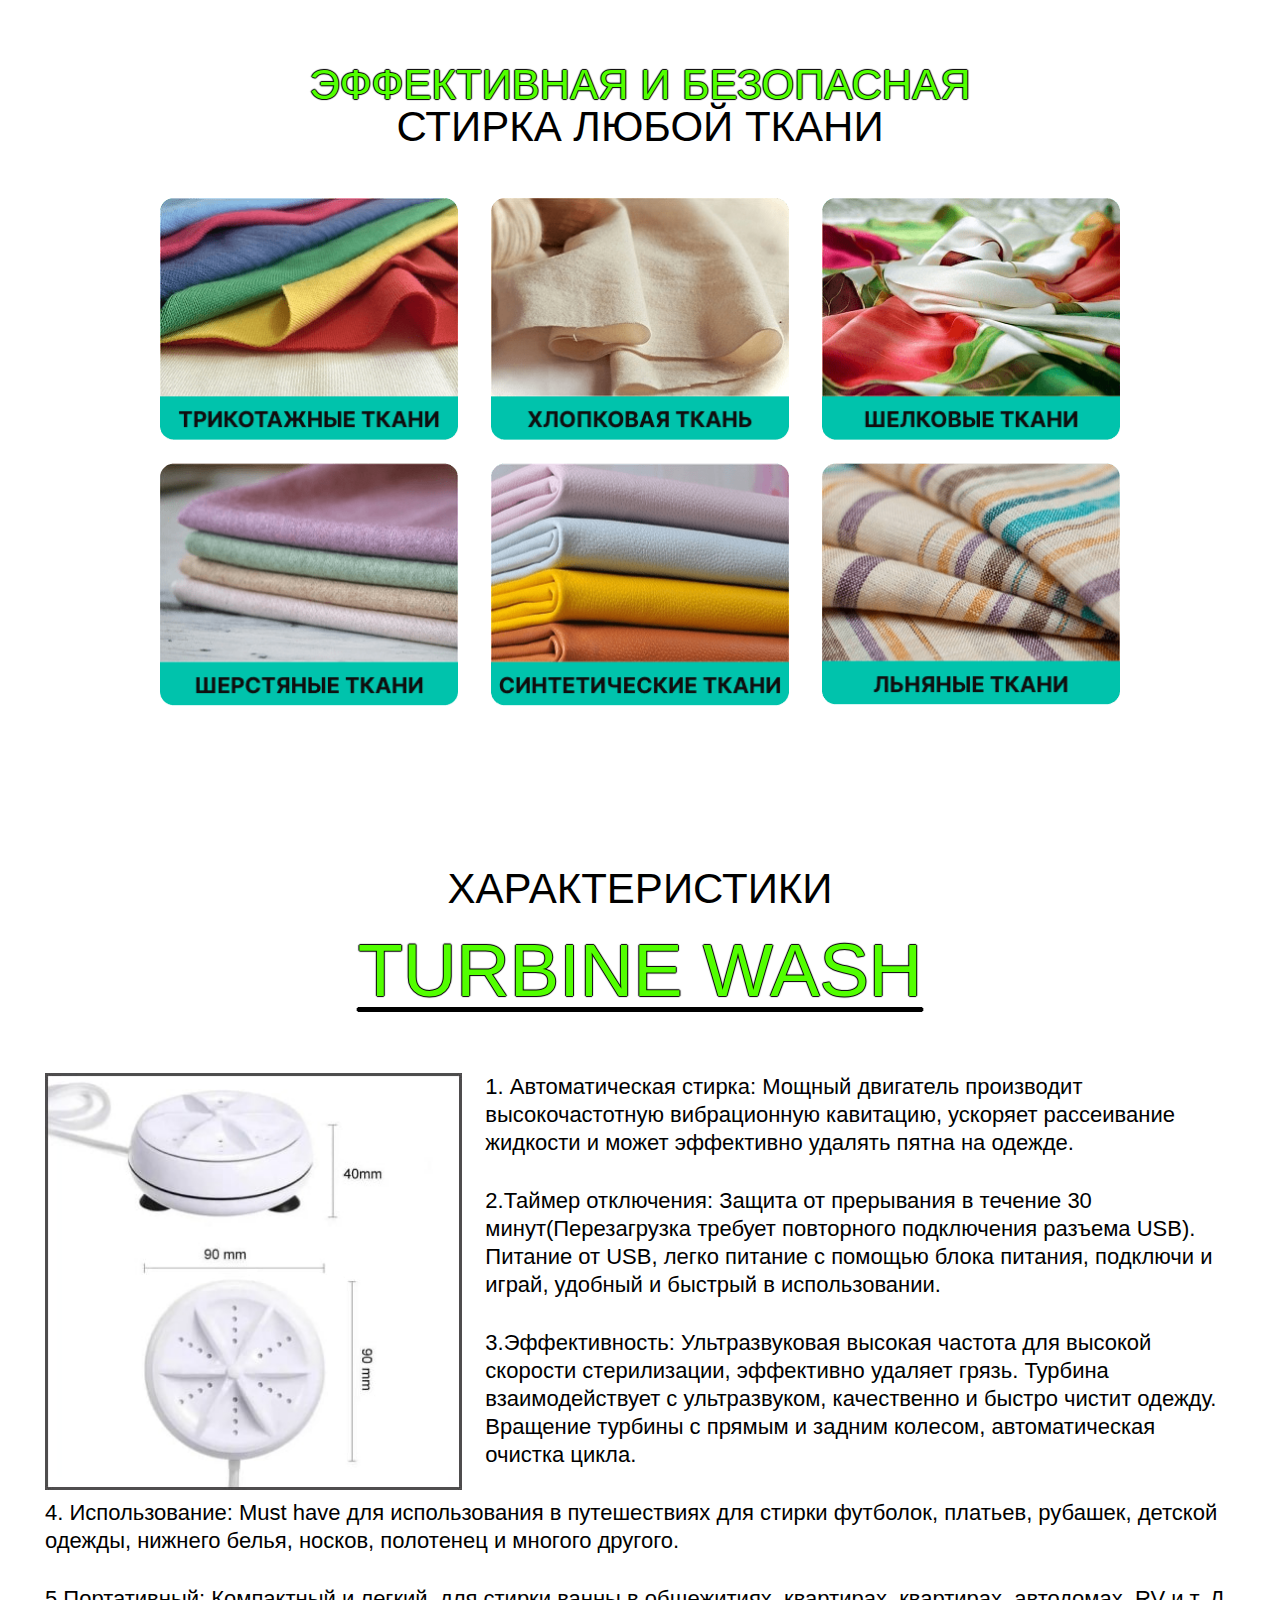
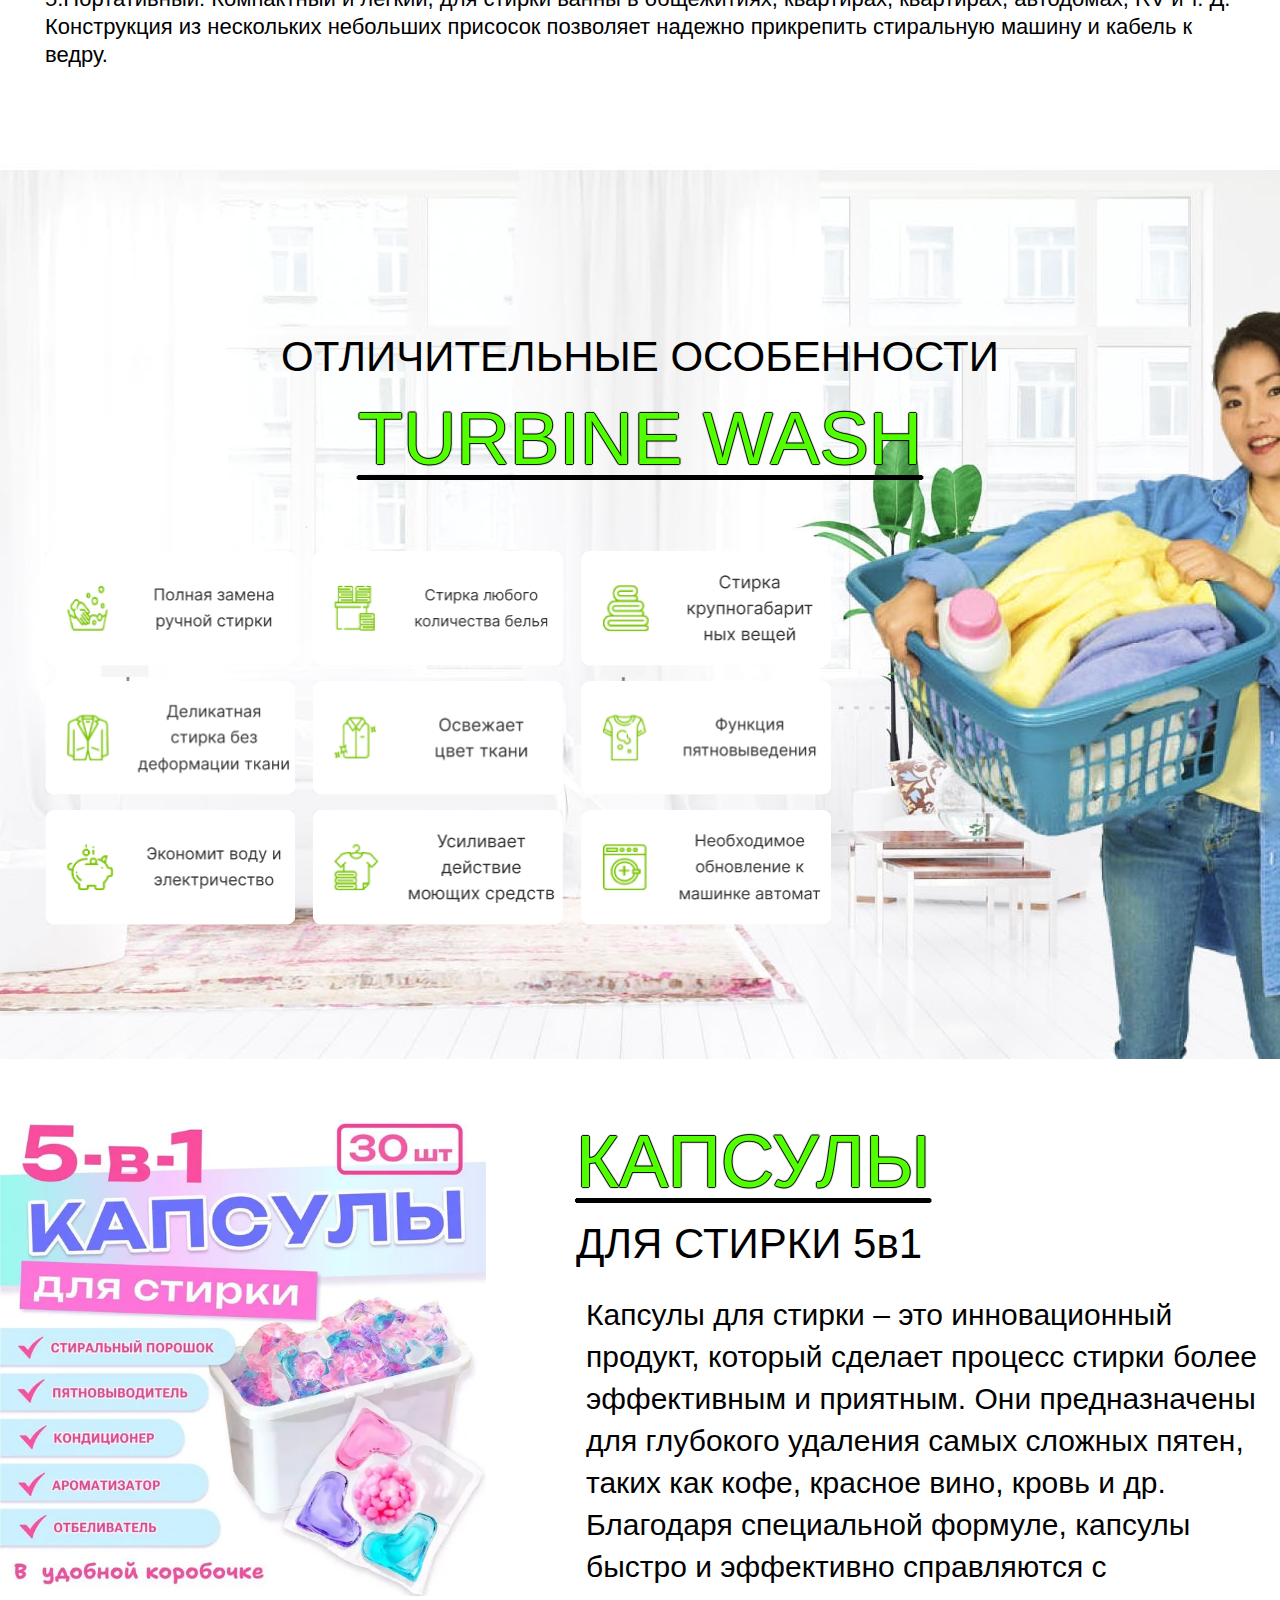
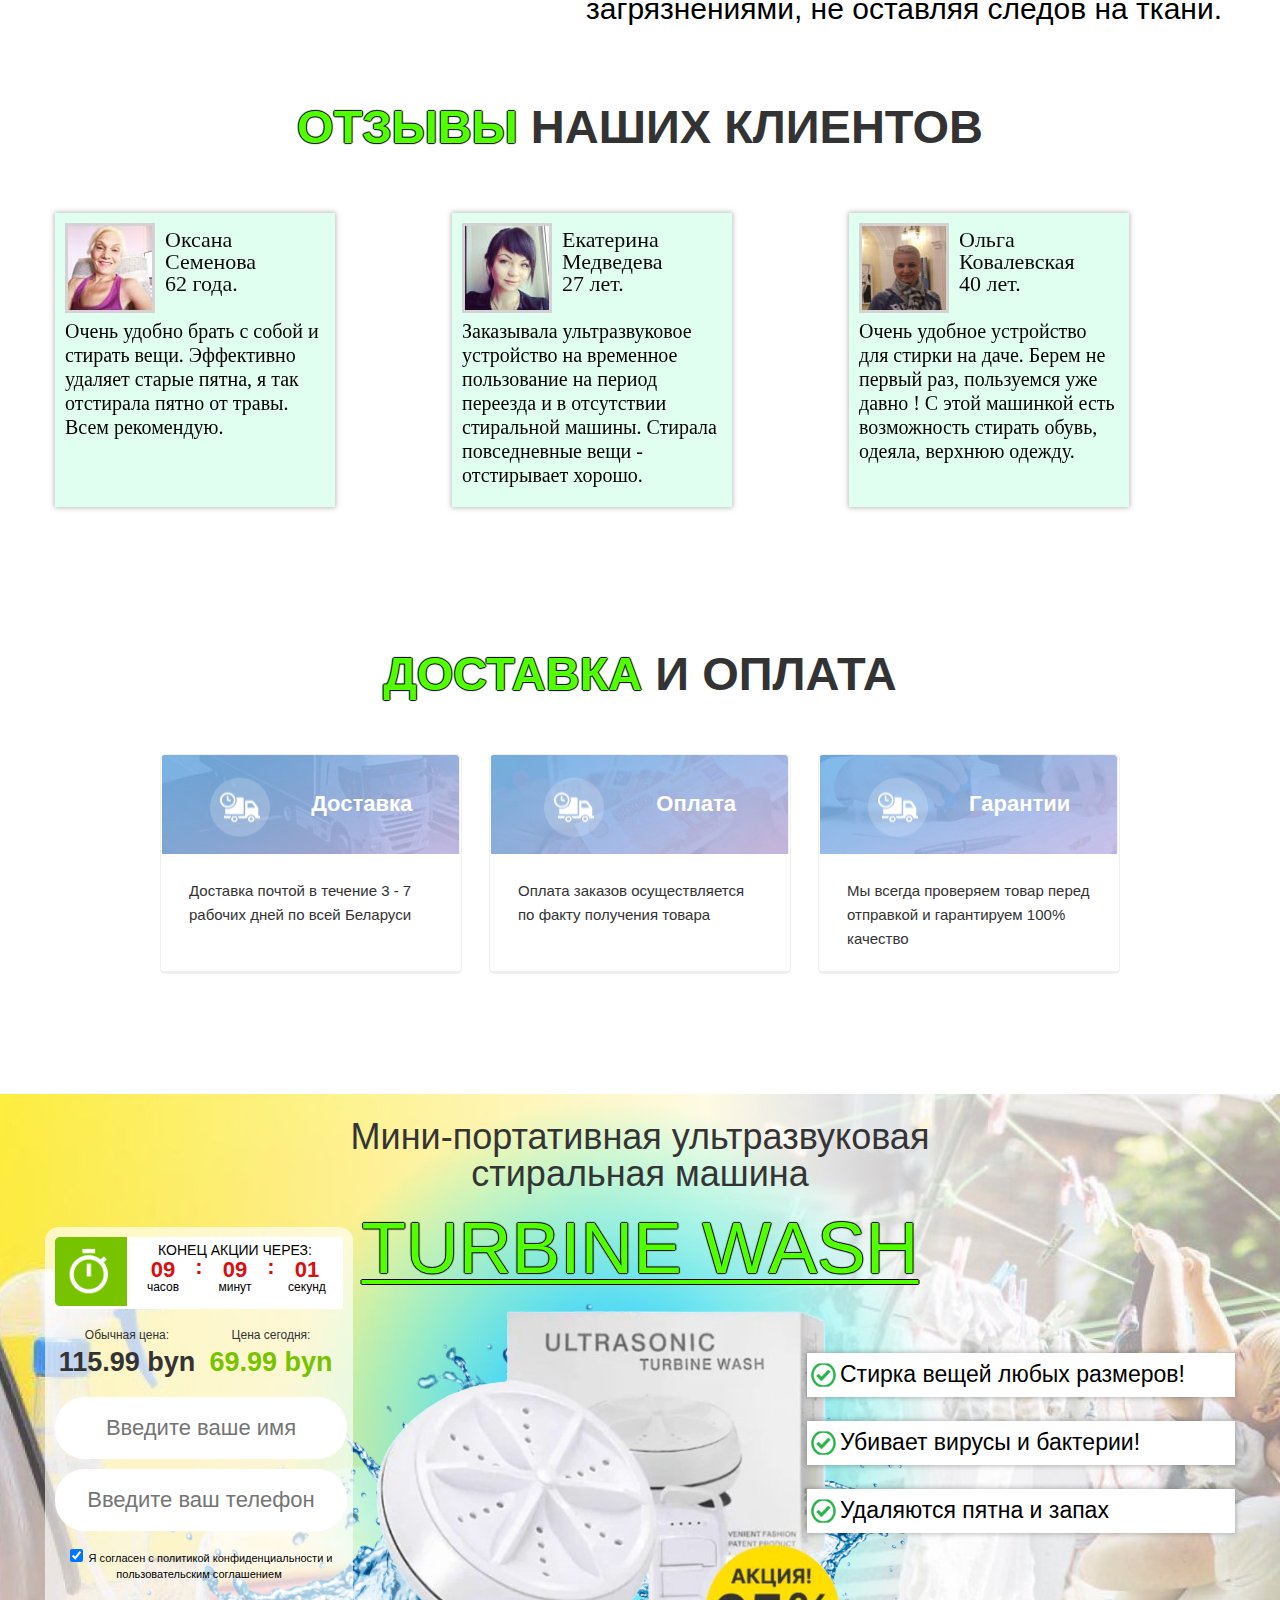
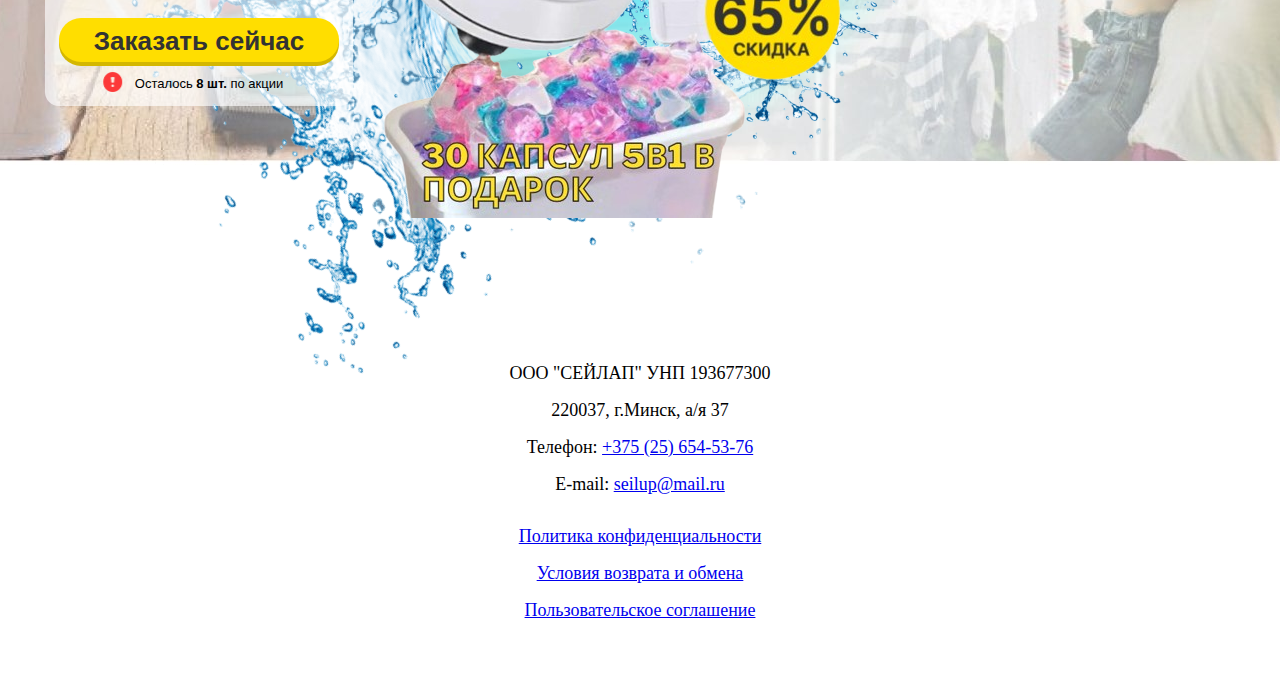
==== commit 8bfd066f: "add bonus section" ====
--- a/index.htm
+++ b/index.htm
@@ -407,6 +407,23 @@
         </div>
       </div>
     </section>
+    <div class="bl2-flex">
+      <div class="bl2-l">
+        <img src="images/bonus.webp" class="bl2-img" alt="">
+      </div>
+      <div class="bl2-r">
+        <div class="bl2-h1 de">КАПСУЛЫ</div>
+        <div class="bl2-h2 de" style="margin: 0 0 10px 0;">ДЛЯ СТИРКИ 5в1</div>
+        <div class="bl2-p" style="padding: 10px;">
+          Капсулы для стирки – это инновационный продукт, который сделает 
+          процесс стирки более эффективным и приятным. Они предназначены 
+          для глубокого удаления самых сложных пятен, таких как кофе, красное
+          вино, кровь и др. Благодаря специальной формуле, капсулы быстро 
+          и эффективно справляются с загрязнениями, не оставляя следов на ткани.
+        </div>
+      </div>
+    </div>
+
     <section class="b6">
       <div class="bl6">
         <div class="bl6-h1">
